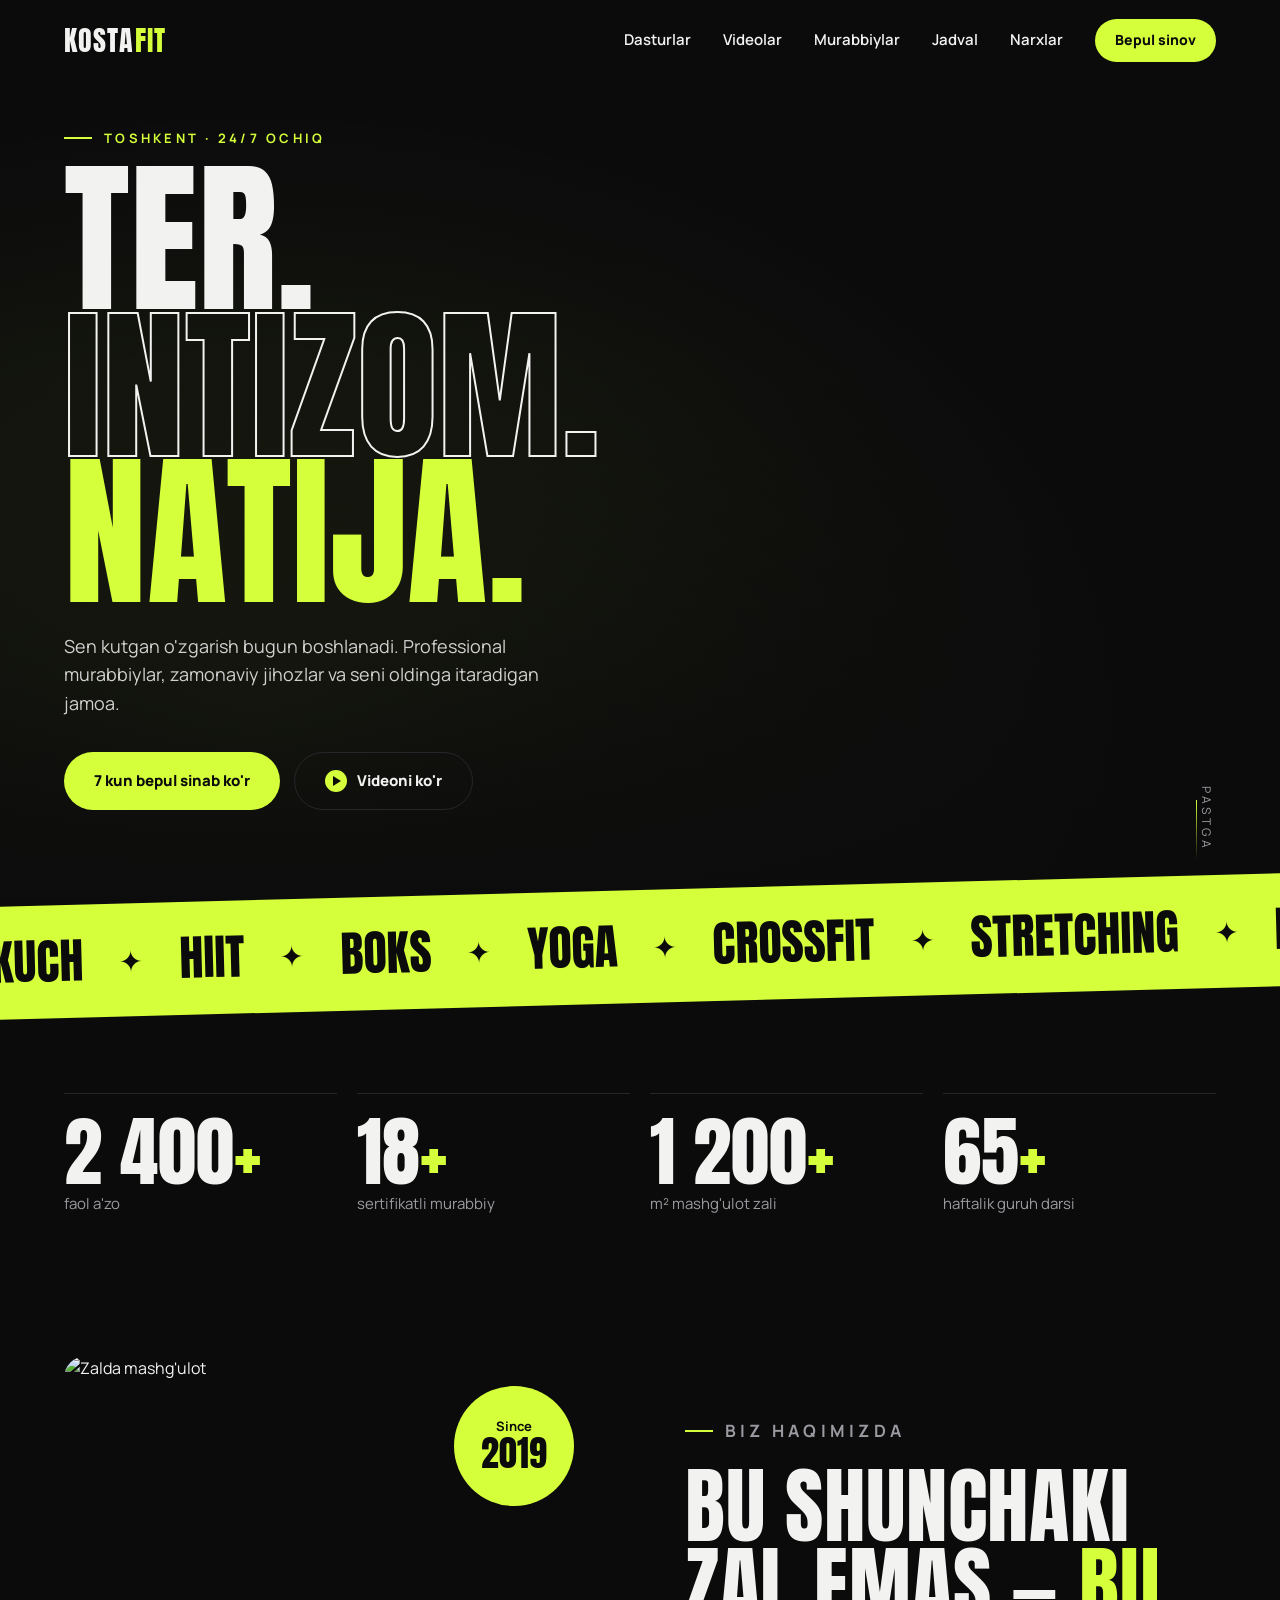
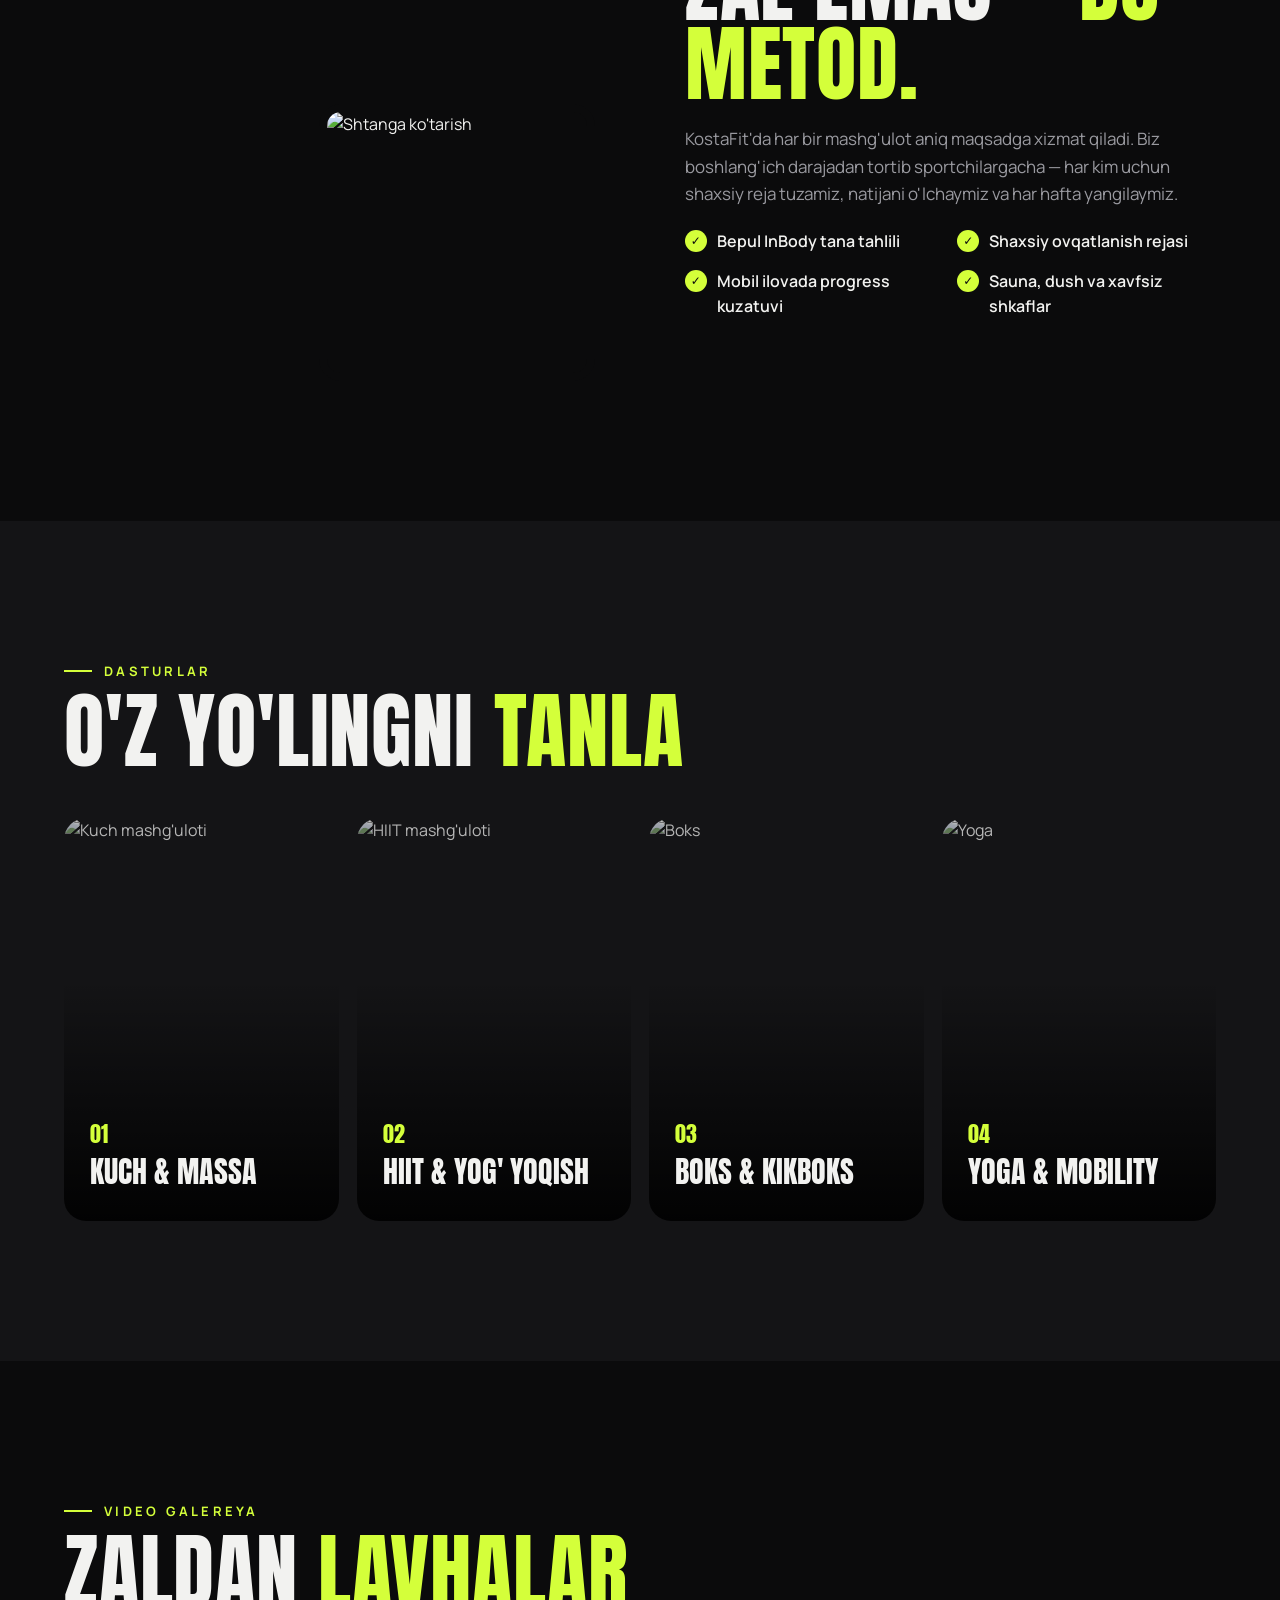
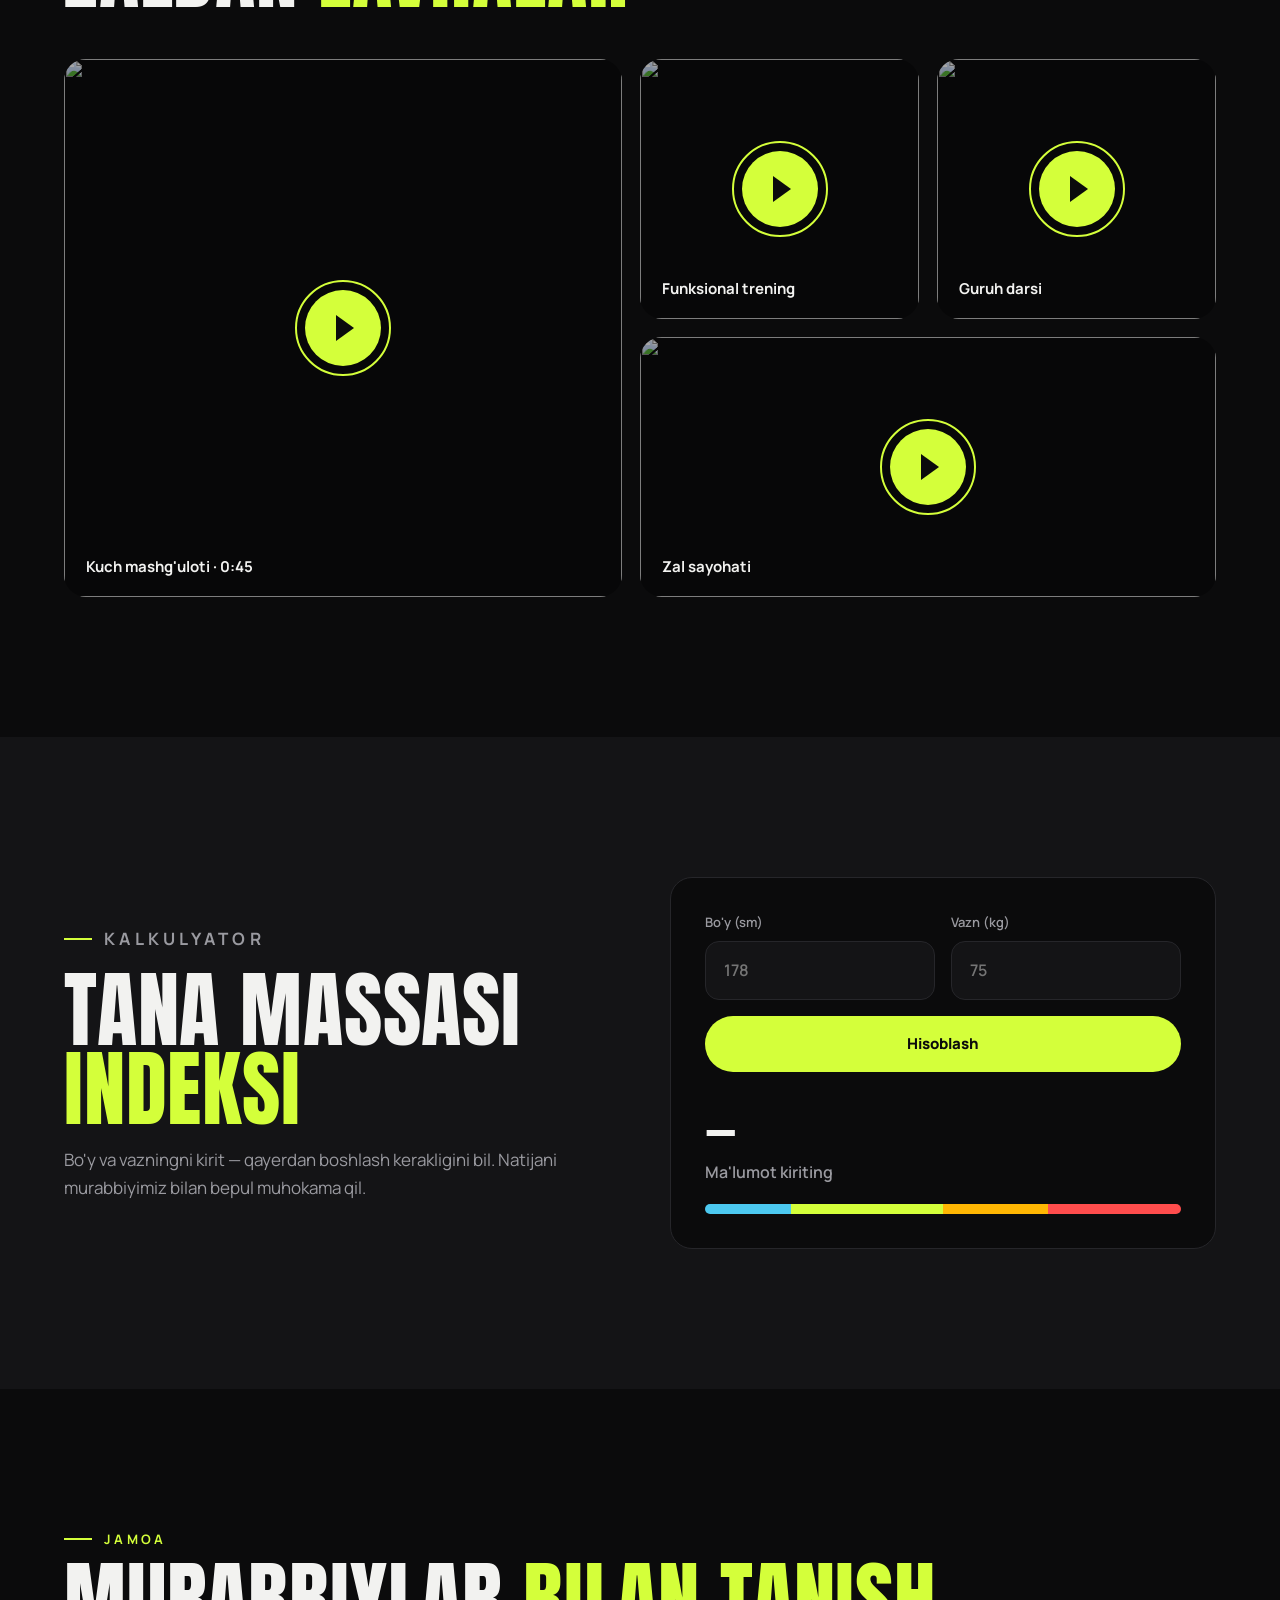
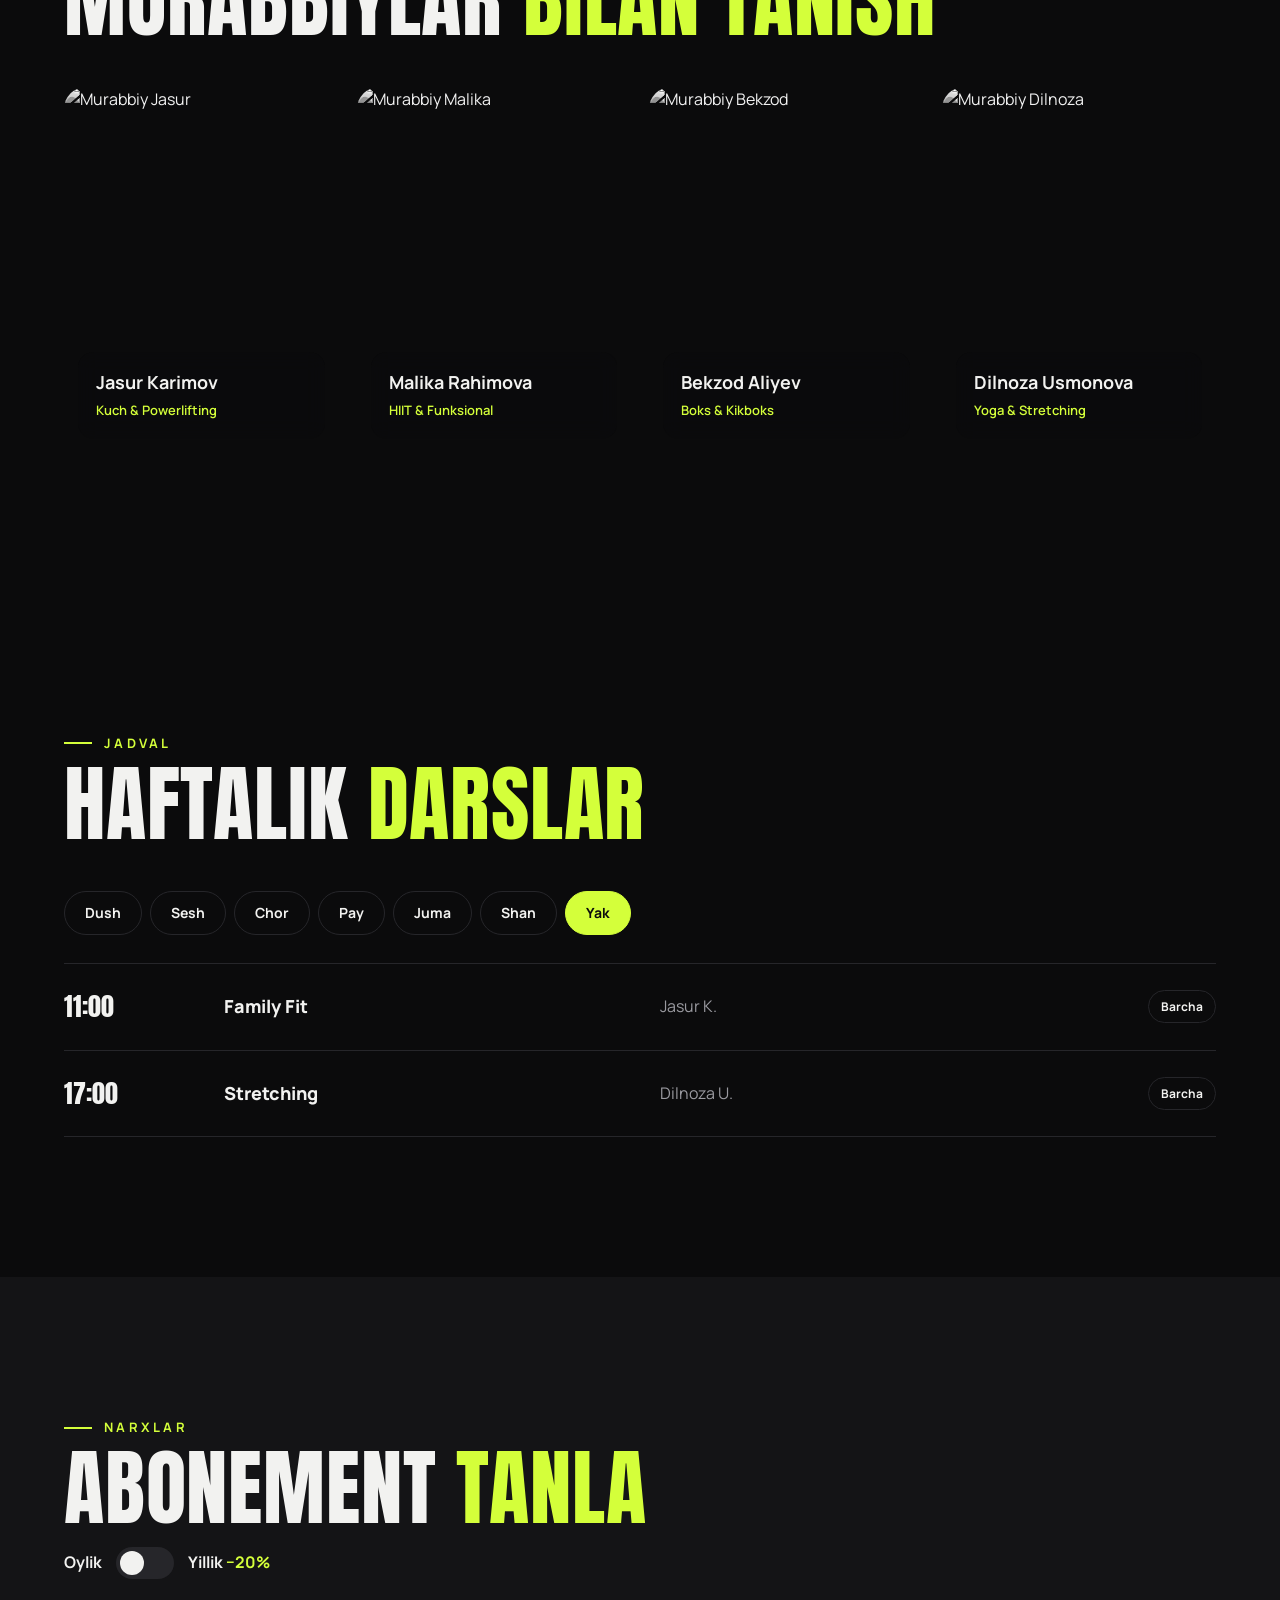
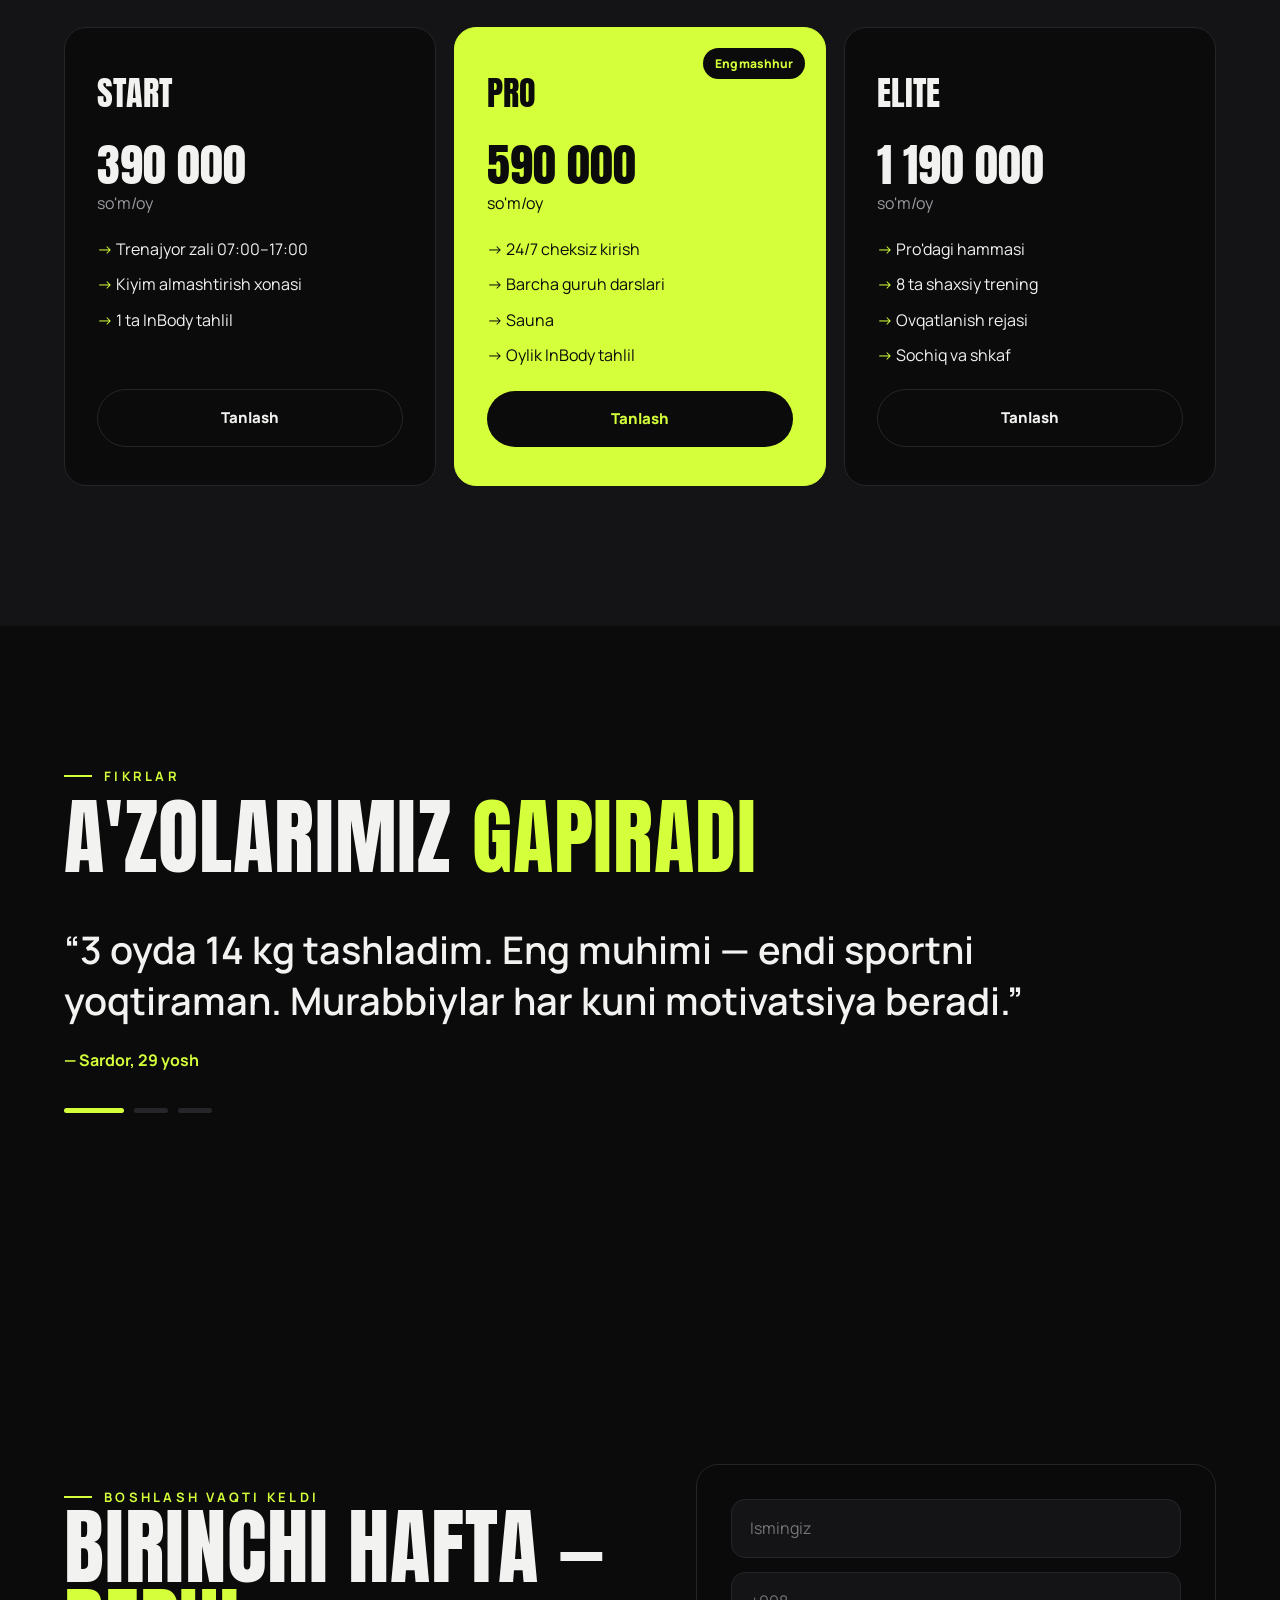
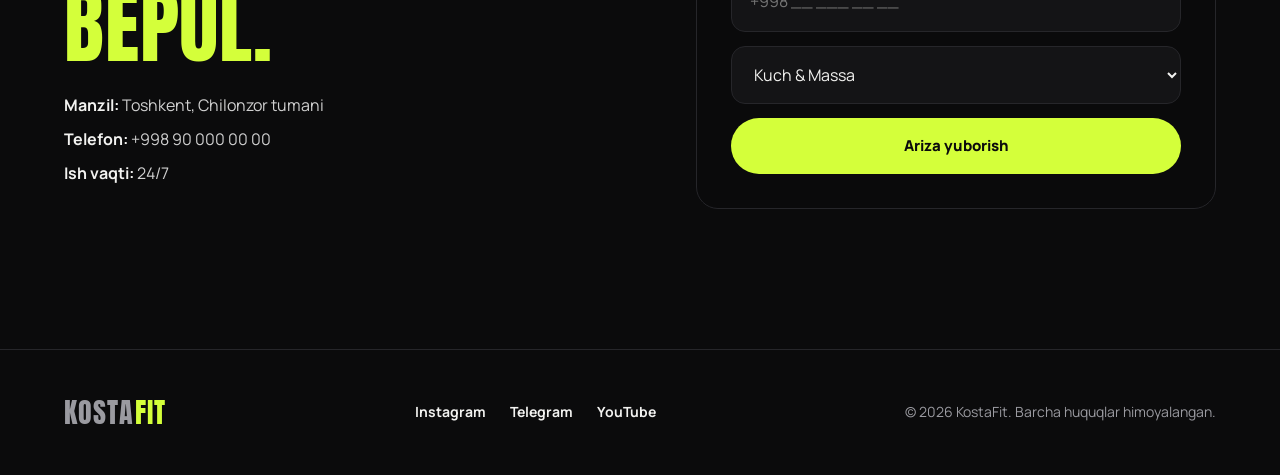
==== index.html @ a153106b "Build KostaFit site from scratch with new design and media Dark/neon-lime design with video hero, pr" ====
<!doctype html>
<html lang="uz">
<head>
  <meta charset="utf-8">
  <meta name="viewport" content="width=device-width, initial-scale=1">
  <title>KostaFit — Kuchingni kashf et</title>
  <meta name="description" content="KostaFit — zamonaviy fitnes klub: kuch mashg'ulotlari, HIIT, boks, yoga va shaxsiy murabbiylar.">
  <meta name="theme-color" content="#0b0b0c">
  <link rel="preconnect" href="https://fonts.googleapis.com">
  <link rel="preconnect" href="https://fonts.gstatic.com" crossorigin>
  <link href="https://fonts.googleapis.com/css2?family=Anton&family=Manrope:wght@400;500;600;700;800&display=swap" rel="stylesheet">
  <link rel="stylesheet" href="css/style.css">
</head>
<body>

  <!-- ===== NAV ===== -->
  <header class="nav" id="nav">
    <a href="#top" class="logo">KOSTA<span>FIT</span></a>
    <nav class="nav__links" id="navLinks">
      <a href="#programs">Dasturlar</a>
      <a href="#videos">Videolar</a>
      <a href="#coaches">Murabbiylar</a>
      <a href="#schedule">Jadval</a>
      <a href="#pricing">Narxlar</a>
      <a href="#contact" class="btn btn--sm">Bepul sinov</a>
    </nav>
    <button class="burger" id="burger" aria-label="Menyu" aria-expanded="false"><span></span><span></span></button>
  </header>

  <!-- ===== HERO ===== -->
  <section class="hero" id="top">
    <video class="hero__video" id="heroVideo" autoplay muted loop playsinline
           poster="https://images.unsplash.com/photo-1534438327276-14e5300c3a48?auto=format&fit=crop&w=1920&q=80">
      <source src="assets/videos/hero.mp4" type="video/mp4">
      <source src="https://videos.pexels.com/video-files/4761426/4761426-hd_1920_1080_25fps.mp4" type="video/mp4">
    </video>
    <div class="hero__shade"></div>
    <div class="hero__content">
      <p class="eyebrow reveal">Toshkent · 24/7 ochiq</p>
      <h1 class="hero__title reveal">
        <span>Ter.</span>
        <span class="outline">Intizom.</span>
        <span class="accent">Natija.</span>
      </h1>
      <p class="hero__lead reveal">Sen kutgan o'zgarish bugun boshlanadi. Professional murabbiylar, zamonaviy jihozlar va seni oldinga itaradigan jamoa.</p>
      <div class="hero__cta reveal">
        <a href="#contact" class="btn">7 kun bepul sinab ko'r</a>
        <a href="#videos" class="btn btn--ghost"><span class="play-dot"></span> Videoni ko'r</a>
      </div>
    </div>
    <div class="hero__scroll">Pastga</div>
  </section>

  <!-- ===== MARQUEE ===== -->
  <div class="marquee" aria-hidden="true">
    <div class="marquee__track">
      <span>KUCH</span><i>✦</i><span>HIIT</span><i>✦</i><span>BOKS</span><i>✦</i><span>YOGA</span><i>✦</i><span>CROSSFIT</span><i>✦</i><span>STRETCHING</span><i>✦</i>
      <span>KUCH</span><i>✦</i><span>HIIT</span><i>✦</i><span>BOKS</span><i>✦</i><span>YOGA</span><i>✦</i><span>CROSSFIT</span><i>✦</i><span>STRETCHING</span><i>✦</i>
    </div>
  </div>

  <!-- ===== STATS ===== -->
  <section class="stats">
    <div class="stat reveal"><b data-count="2400">0</b><span>faol a'zo</span></div>
    <div class="stat reveal"><b data-count="18">0</b><span>sertifikatli murabbiy</span></div>
    <div class="stat reveal"><b data-count="1200">0</b><span>m² mashg'ulot zali</span></div>
    <div class="stat reveal"><b data-count="65">0</b><span>haftalik guruh darsi</span></div>
  </section>

  <!-- ===== ABOUT ===== -->
  <section class="about section" id="about">
    <div class="about__media reveal">
      <img src="https://images.unsplash.com/photo-1571019613454-1cb2f99b2d8b?auto=format&fit=crop&w=900&q=80" alt="Zalda mashg'ulot" loading="lazy">
      <img src="https://images.unsplash.com/photo-1517836357463-d25dfeac3438?auto=format&fit=crop&w=700&q=80" alt="Shtanga ko'tarish" loading="lazy" class="about__float">
      <div class="badge-round">Since<br><b>2019</b></div>
    </div>
    <div class="about__text">
      <p class="eyebrow reveal">Biz haqimizda</p>
      <h2 class="title reveal">Bu shunchaki zal emas — <span class="accent">bu metod.</span></h2>
      <p class="reveal">KostaFit'da har bir mashg'ulot aniq maqsadga xizmat qiladi. Biz boshlang'ich darajadan tortib sportchilargacha — har kim uchun shaxsiy reja tuzamiz, natijani o'lchaymiz va har hafta yangilaymiz.</p>
      <ul class="checks reveal">
        <li>Bepul InBody tana tahlili</li>
        <li>Shaxsiy ovqatlanish rejasi</li>
        <li>Mobil ilovada progress kuzatuvi</li>
        <li>Sauna, dush va xavfsiz shkaflar</li>
      </ul>
    </div>
  </section>

  <!-- ===== PROGRAMS ===== -->
  <section class="programs section" id="programs">
    <div class="section__head">
      <p class="eyebrow reveal">Dasturlar</p>
      <h2 class="title reveal">O'z yo'lingni <span class="accent">tanla</span></h2>
    </div>
    <div class="programs__grid">
      <article class="card reveal">
        <img src="https://images.unsplash.com/photo-1581009146145-b5ef050c2e1e?auto=format&fit=crop&w=800&q=80" alt="Kuch mashg'uloti" loading="lazy">
        <div class="card__body"><span class="card__num">01</span><h3>Kuch & Massa</h3><p>Erkin og'irliklar va progressiv yuklama bilan mushak massasini oshirish.</p></div>
      </article>
      <article class="card reveal">
        <img src="https://images.unsplash.com/photo-1599058917212-d750089bc07e?auto=format&fit=crop&w=800&q=80" alt="HIIT mashg'uloti" loading="lazy">
        <div class="card__body"><span class="card__num">02</span><h3>HIIT & Yog' yoqish</h3><p>45 daqiqalik yuqori intensivlikdagi intervallar — maksimal kaloriya sarfi.</p></div>
      </article>
      <article class="card reveal">
        <img src="https://images.unsplash.com/photo-1549719386-74dfcbf7dbed?auto=format&fit=crop&w=800&q=80" alt="Boks" loading="lazy">
        <div class="card__body"><span class="card__num">03</span><h3>Boks & Kikboks</h3><p>Texnika, chidamlilik va stressdan xalos bo'lish — bir mashg'ulotda.</p></div>
      </article>
      <article class="card reveal">
        <img src="https://images.unsplash.com/photo-1544367567-0f2fcb009e0b?auto=format&fit=crop&w=800&q=80" alt="Yoga" loading="lazy">
        <div class="card__body"><span class="card__num">04</span><h3>Yoga & Mobility</h3><p>Egiluvchanlik, to'g'ri qomat va tiklanish uchun sokin mashg'ulotlar.</p></div>
      </article>
    </div>
  </section>

  <!-- ===== VIDEOS ===== -->
  <section class="videos section" id="videos">
    <div class="section__head">
      <p class="eyebrow reveal">Video galereya</p>
      <h2 class="title reveal">Zaldan <span class="accent">lavhalar</span></h2>
    </div>
    <div class="videos__grid">
      <button class="vcard vcard--big reveal" data-video="https://videos.pexels.com/video-files/4761426/4761426-hd_1920_1080_25fps.mp4">
        <img src="https://images.unsplash.com/photo-1583454110551-21f2fa2afe61?auto=format&fit=crop&w=1200&q=80" alt="" loading="lazy">
        <span class="vcard__play"></span><span class="vcard__label">Kuch mashg'uloti · 0:45</span>
      </button>
      <button class="vcard reveal" data-video="https://videos.pexels.com/video-files/4754028/4754028-hd_1920_1080_25fps.mp4">
        <img src="https://images.unsplash.com/photo-1574680096145-d05b474e2155?auto=format&fit=crop&w=800&q=80" alt="" loading="lazy">
        <span class="vcard__play"></span><span class="vcard__label">Funksional trening</span>
      </button>
      <button class="vcard reveal" data-video="https://videos.pexels.com/video-files/4367576/4367576-hd_1920_1080_30fps.mp4">
        <img src="https://images.unsplash.com/photo-1518611012118-696072aa579a?auto=format&fit=crop&w=800&q=80" alt="" loading="lazy">
        <span class="vcard__play"></span><span class="vcard__label">Guruh darsi</span>
      </button>
      <button class="vcard reveal" data-video="https://videos.pexels.com/video-files/6455010/6455010-hd_1920_1080_25fps.mp4">
        <img src="https://images.unsplash.com/photo-1540497077202-7c8a3999166f?auto=format&fit=crop&w=800&q=80" alt="" loading="lazy">
        <span class="vcard__play"></span><span class="vcard__label">Zal sayohati</span>
      </button>
    </div>
  </section>

  <!-- ===== BMI ===== -->
  <section class="bmi section" id="bmi">
    <div class="bmi__text">
      <p class="eyebrow reveal">Kalkulyator</p>
      <h2 class="title reveal">Tana massasi <span class="accent">indeksi</span></h2>
      <p class="reveal">Bo'y va vazningni kirit — qayerdan boshlash kerakligini bil. Natijani murabbiyimiz bilan bepul muhokama qil.</p>
    </div>
    <form class="bmi__form reveal" id="bmiForm">
      <label>Bo'y (sm)<input type="number" id="height" min="100" max="250" placeholder="178" required></label>
      <label>Vazn (kg)<input type="number" id="weight" min="30" max="300" placeholder="75" required></label>
      <button class="btn" type="submit">Hisoblash</button>
      <div class="bmi__result" id="bmiResult">
        <b id="bmiValue">—</b><span id="bmiLabel">Ma'lumot kiriting</span>
        <div class="bmi__bar"><i id="bmiPointer"></i></div>
      </div>
    </form>
  </section>

  <!-- ===== COACHES ===== -->
  <section class="coaches section" id="coaches">
    <div class="section__head">
      <p class="eyebrow reveal">Jamoa</p>
      <h2 class="title reveal">Murabbiylar <span class="accent">bilan tanish</span></h2>
    </div>
    <div class="coaches__grid">
      <div class="coach reveal">
        <img src="https://images.unsplash.com/photo-1567013127542-490d757e51fc?auto=format&fit=crop&w=700&q=80" alt="Murabbiy Jasur" loading="lazy">
        <div class="coach__info"><h3>Jasur Karimov</h3><span>Kuch & Powerlifting</span></div>
      </div>
      <div class="coach reveal">
        <img src="https://images.unsplash.com/photo-1594381898411-846e7d193883?auto=format&fit=crop&w=700&q=80" alt="Murabbiy Malika" loading="lazy">
        <div class="coach__info"><h3>Malika Rahimova</h3><span>HIIT & Funksional</span></div>
      </div>
      <div class="coach reveal">
        <img src="https://images.unsplash.com/photo-1597347343908-2937e7dcc560?auto=format&fit=crop&w=700&q=80" alt="Murabbiy Bekzod" loading="lazy">
        <div class="coach__info"><h3>Bekzod Aliyev</h3><span>Boks & Kikboks</span></div>
      </div>
      <div class="coach reveal">
        <img src="https://images.unsplash.com/photo-1518310383802-640c2de311b2?auto=format&fit=crop&w=700&q=80" alt="Murabbiy Dilnoza" loading="lazy">
        <div class="coach__info"><h3>Dilnoza Usmonova</h3><span>Yoga & Stretching</span></div>
      </div>
    </div>
  </section>

  <!-- ===== SCHEDULE ===== -->
  <section class="schedule section" id="schedule">
    <div class="section__head">
      <p class="eyebrow reveal">Jadval</p>
      <h2 class="title reveal">Haftalik <span class="accent">darslar</span></h2>
    </div>
    <div class="tabs reveal" id="dayTabs" role="tablist"></div>
    <div class="schedule__list reveal" id="scheduleList"></div>
  </section>

  <!-- ===== PRICING ===== -->
  <section class="pricing section" id="pricing">
    <div class="section__head">
      <p class="eyebrow reveal">Narxlar</p>
      <h2 class="title reveal">Abonement <span class="accent">tanla</span></h2>
      <div class="toggle reveal">
        <span>Oylik</span>
        <button class="switch" id="billingSwitch" aria-label="Yillik to'lovga o'tish" aria-pressed="false"><i></i></button>
        <span>Yillik <em>−20%</em></span>
      </div>
    </div>
    <div class="pricing__grid">
      <div class="plan reveal">
        <h3>Start</h3>
        <p class="plan__price"><b data-month="390 000" data-year="312 000">390 000</b> so'm/oy</p>
        <ul><li>Trenajyor zali 07:00–17:00</li><li>Kiyim almashtirish xonasi</li><li>1 ta InBody tahlil</li></ul>
        <a href="#contact" class="btn btn--ghost">Tanlash</a>
      </div>
      <div class="plan plan--hot reveal">
        <span class="plan__tag">Eng mashhur</span>
        <h3>Pro</h3>
        <p class="plan__price"><b data-month="590 000" data-year="472 000">590 000</b> so'm/oy</p>
        <ul><li>24/7 cheksiz kirish</li><li>Barcha guruh darslari</li><li>Sauna</li><li>Oylik InBody tahlil</li></ul>
        <a href="#contact" class="btn">Tanlash</a>
      </div>
      <div class="plan reveal">
        <h3>Elite</h3>
        <p class="plan__price"><b data-month="1 190 000" data-year="952 000">1 190 000</b> so'm/oy</p>
        <ul><li>Pro'dagi hammasi</li><li>8 ta shaxsiy trening</li><li>Ovqatlanish rejasi</li><li>Sochiq va shkaf</li></ul>
        <a href="#contact" class="btn btn--ghost">Tanlash</a>
      </div>
    </div>
  </section>

  <!-- ===== TESTIMONIALS ===== -->
  <section class="reviews section">
    <div class="section__head">
      <p class="eyebrow reveal">Fikrlar</p>
      <h2 class="title reveal">A'zolarimiz <span class="accent">gapiradi</span></h2>
    </div>
    <div class="slider reveal" id="slider">
      <div class="slide is-active">
        <p>“3 oyda 14 kg tashladim. Eng muhimi — endi sportni yoqtiraman. Murabbiylar har kuni motivatsiya beradi.”</p>
        <span>— Sardor, 29 yosh</span>
      </div>
      <div class="slide">
        <p>“HIIT darslari shunchaki olov! Ishdan keyin stressni chiqarish uchun eng yaxshi joy.”</p>
        <span>— Nigora, 26 yosh</span>
      </div>
      <div class="slide">
        <p>“Zal hech qachon tiqilinch emas, jihozlar yangi, 24/7 ochiq — tungi smenadan keyin ham kelaman.”</p>
        <span>— Aziz, 34 yosh</span>
      </div>
      <div class="slider__dots" id="sliderDots"></div>
    </div>
  </section>

  <!-- ===== CONTACT ===== -->
  <section class="contact section" id="contact">
    <div class="contact__bg" style="background-image:url('https://images.unsplash.com/photo-1576678927484-cc907957088c?auto=format&fit=crop&w=1920&q=80')"></div>
    <div class="contact__inner">
      <div>
        <p class="eyebrow reveal">Boshlash vaqti keldi</p>
        <h2 class="title reveal">Birinchi hafta — <span class="accent">bepul.</span></h2>
        <ul class="contact__info reveal">
          <li><b>Manzil:</b> Toshkent, Chilonzor tumani</li>
          <li><b>Telefon:</b> <a href="tel:+998900000000">+998 90 000 00 00</a></li>
          <li><b>Ish vaqti:</b> 24/7</li>
        </ul>
      </div>
      <form class="form reveal" id="leadForm">
        <input type="text" name="name" placeholder="Ismingiz" required>
        <input type="tel" name="phone" placeholder="+998 __ ___ __ __" required>
        <select name="program">
          <option>Kuch & Massa</option><option>HIIT & Yog' yoqish</option><option>Boks & Kikboks</option><option>Yoga & Mobility</option>
        </select>
        <button class="btn" type="submit">Ariza yuborish</button>
        <p class="form__ok" id="formOk" hidden>Rahmat! Tez orada siz bilan bog'lanamiz 💪</p>
      </form>
    </div>
  </section>

  <!-- ===== FOOTER ===== -->
  <footer class="footer">
    <a href="#top" class="logo">KOSTA<span>FIT</span></a>
    <div class="footer__social">
      <a href="#" aria-label="Instagram">Instagram</a>
      <a href="#" aria-label="Telegram">Telegram</a>
      <a href="#" aria-label="YouTube">YouTube</a>
    </div>
    <p>© <span id="year"></span> KostaFit. Barcha huquqlar himoyalangan.</p>
  </footer>

  <!-- ===== VIDEO MODAL ===== -->
  <div class="modal" id="modal" hidden>
    <button class="modal__close" id="modalClose" aria-label="Yopish">×</button>
    <video id="modalVideo" controls playsinline></video>
  </div>

  <script src="js/main.js"></script>
</body>
</html>
---- css/style.css ----
:root {
  --bg: #0b0b0c;
  --bg-2: #141416;
  --line: #26262a;
  --text: #f2f2f0;
  --muted: #9a9aa0;
  --accent: #d4ff3a;
  --accent-ink: #0b0b0c;
  --radius: 22px;
  --display: "Anton", Impact, sans-serif;
  --body: "Manrope", system-ui, sans-serif;
}

*, *::before, *::after { box-sizing: border-box; margin: 0; padding: 0; }
html { scroll-behavior: smooth; overflow-x: clip; }
body { background: var(--bg); color: var(--text); font-family: var(--body); line-height: 1.6; overflow-x: clip; }
img, video { display: block; max-width: 100%; }
a { color: inherit; text-decoration: none; }
button { font: inherit; color: inherit; background: none; border: 0; cursor: pointer; }
.accent { color: var(--accent); }

/* ---------- shared ---------- */
.section { padding: clamp(80px, 12vw, 140px) clamp(16px, 5vw, 64px); }
.section__head { margin-bottom: 48px; display: flex; flex-direction: column; gap: 10px; }
.eyebrow { font-size: 13px; letter-spacing: .25em; text-transform: uppercase; color: var(--accent); font-weight: 700; display: flex; align-items: center; gap: 12px; }
.eyebrow::before { content: ""; width: 28px; height: 2px; background: var(--accent); }
.title { font-family: var(--display); font-weight: 400; font-size: clamp(40px, 6.5vw, 88px); line-height: .95; text-transform: uppercase; letter-spacing: .01em; }

.btn { display: inline-flex; align-items: center; gap: 10px; padding: 16px 30px; border-radius: 999px; background: var(--accent); color: var(--accent-ink); font-weight: 800; font-size: 15px; transition: transform .25s, box-shadow .25s, background .25s; }
.btn:hover { transform: translateY(-2px); box-shadow: 0 12px 30px -8px rgba(212,255,58,.55); }
.btn--ghost { background: transparent; color: var(--text); border: 1.5px solid var(--line); }
.btn--ghost:hover { border-color: var(--accent); box-shadow: none; }
.btn--sm { padding: 10px 20px; font-size: 14px; }

.reveal { opacity: 0; transform: translateY(40px); transition: opacity .9s cubic-bezier(.2,.7,.2,1), transform .9s cubic-bezier(.2,.7,.2,1); }
.reveal.is-in { opacity: 1; transform: none; }

/* ---------- nav ---------- */
.nav { position: fixed; inset: 0 0 auto; z-index: 50; display: flex; align-items: center; justify-content: space-between; padding: 18px clamp(16px, 5vw, 64px); transition: background .3s, padding .3s; }
.nav::before { content: ""; position: absolute; inset: 0; z-index: -2; opacity: 0; background: rgba(11,11,12,.82); backdrop-filter: blur(14px); border-bottom: 1px solid var(--line); transition: opacity .3s; }
.nav.is-scrolled { padding-top: 12px; padding-bottom: 12px; }
.nav.is-scrolled::before { opacity: 1; }
.logo { font-family: var(--display); font-size: 28px; letter-spacing: .04em; }
.logo span { color: var(--accent); }
.nav__links { display: flex; align-items: center; gap: 32px; font-weight: 600; font-size: 15px; }
.nav__links a:not(.btn) { position: relative; }
.nav__links a:not(.btn)::after { content: ""; position: absolute; left: 0; bottom: -4px; width: 0; height: 2px; background: var(--accent); transition: width .3s; }
.nav__links a:not(.btn):hover::after { width: 100%; }
.burger { display: none; width: 44px; height: 44px; flex-direction: column; justify-content: center; gap: 7px; }
.burger span { display: block; height: 2px; width: 26px; margin-left: auto; background: var(--text); transition: transform .3s; }
.burger[aria-expanded="true"] span:first-child { transform: translateY(4.5px) rotate(45deg); }
.burger[aria-expanded="true"] span:last-child { transform: translateY(-4.5px) rotate(-45deg); }

/* ---------- hero ---------- */
.hero { position: relative; min-height: 100svh; display: flex; align-items: flex-end; padding: 0 clamp(16px, 5vw, 64px) clamp(60px, 10vh, 110px); overflow: hidden; }
.hero__video { position: absolute; inset: 0; width: 100%; height: 100%; object-fit: cover; }
.hero__shade { position: absolute; inset: 0; background: linear-gradient(180deg, rgba(11,11,12,.35) 0%, rgba(11,11,12,.2) 40%, rgba(11,11,12,.95) 100%), radial-gradient(ellipse at 20% 80%, rgba(212,255,58,.12), transparent 60%); }
.hero__content { position: relative; max-width: 980px; }
.hero__title { font-family: var(--display); font-weight: 400; font-size: clamp(64px, 13vw, 200px); line-height: .88; text-transform: uppercase; margin: 18px 0 26px; }
.hero__title span { display: block; }
.outline { color: transparent; -webkit-text-stroke: 2px var(--text); }
.hero__lead { max-width: 520px; font-size: 18px; color: #d0d0d0; margin-bottom: 34px; }
.hero__cta { display: flex; flex-wrap: wrap; gap: 14px; }
.play-dot { width: 22px; height: 22px; border-radius: 50%; background: var(--accent); position: relative; }
.play-dot::after { content: ""; position: absolute; left: 8px; top: 6px; border-left: 8px solid var(--accent-ink); border-top: 5px solid transparent; border-bottom: 5px solid transparent; }
.hero__scroll { position: absolute; right: clamp(16px, 5vw, 64px); bottom: 40px; writing-mode: vertical-rl; font-size: 12px; letter-spacing: .3em; text-transform: uppercase; color: var(--muted); }
.hero__scroll::after { content: ""; display: block; width: 1px; height: 60px; margin: 14px auto 0; background: linear-gradient(var(--accent), transparent); animation: drip 2s infinite; }
@keyframes drip { 0% { transform: scaleY(0); transform-origin: top; } 50% { transform: scaleY(1); transform-origin: top; } 51% { transform-origin: bottom; } 100% { transform: scaleY(0); transform-origin: bottom; } }

/* ---------- marquee ---------- */
.marquee { background: var(--accent); color: var(--accent-ink); overflow: hidden; padding: 18px 0; transform: rotate(-1.5deg); margin: -10px -10px 0; }
.marquee__track { display: flex; gap: 36px; width: max-content; animation: slide 28s linear infinite; font-family: var(--display); font-size: clamp(28px, 4vw, 48px); align-items: center; }
.marquee i { font-style: normal; font-size: .6em; }
@keyframes slide { to { transform: translateX(-50%); } }

/* ---------- stats ---------- */
.stats { display: grid; grid-template-columns: repeat(4, 1fr); padding: 90px clamp(16px, 5vw, 64px) 0; gap: 20px; }
.stat { border-top: 1px solid var(--line); padding-top: 20px; }
.stat b { display: block; font-family: var(--display); font-weight: 400; font-size: clamp(44px, 6vw, 80px); line-height: 1; }
.stat b::after { content: "+"; color: var(--accent); }
.stat span { color: var(--muted); font-size: 15px; }

/* ---------- about ---------- */
.about { display: grid; grid-template-columns: 1fr 1fr; gap: clamp(40px, 7vw, 100px); align-items: center; }
.about__media { position: relative; padding-bottom: 80px; }
.about__media img:first-child { border-radius: var(--radius); aspect-ratio: 4/5; object-fit: cover; width: 82%; }
.about__float { position: absolute; right: 0; bottom: 0; width: 52%; aspect-ratio: 1; object-fit: cover; border-radius: var(--radius); border: 8px solid var(--bg); }
.badge-round { position: absolute; top: 30px; right: 4%; width: 120px; height: 120px; border-radius: 50%; background: var(--accent); color: var(--accent-ink); display: grid; place-content: center; text-align: center; font-weight: 700; font-size: 13px; line-height: 1.1; animation: spin-soft 6s ease-in-out infinite; }
.badge-round b { font-family: var(--display); font-weight: 400; font-size: 36px; }
@keyframes spin-soft { 50% { transform: rotate(10deg) scale(1.05); } }
.about__text { display: flex; flex-direction: column; gap: 22px; }
.about__text > p { color: var(--muted); font-size: 17px; }
.checks { list-style: none; display: grid; grid-template-columns: 1fr 1fr; gap: 14px; }
.checks li { padding-left: 32px; position: relative; font-weight: 600; }
.checks li::before { content: "✓"; position: absolute; left: 0; top: 1px; width: 22px; height: 22px; border-radius: 50%; background: var(--accent); color: var(--accent-ink); display: grid; place-content: center; font-size: 12px; font-weight: 800; }

/* ---------- programs ---------- */
.programs { background: var(--bg-2); }
.programs__grid { display: grid; grid-template-columns: repeat(4, 1fr); gap: 18px; }
.card { position: relative; border-radius: var(--radius); overflow: hidden; aspect-ratio: 3/4.4; isolation: isolate; }
.card img { position: absolute; inset: 0; width: 100%; height: 100%; object-fit: cover; transition: transform .8s, filter .8s; filter: grayscale(.6) brightness(.75); z-index: -1; }
.card::after { content: ""; position: absolute; inset: 0; background: linear-gradient(transparent 40%, rgba(0,0,0,.9)); z-index: -1; }
.card:hover img { transform: scale(1.08); filter: grayscale(0) brightness(.85); }
.card__body { position: absolute; inset: auto 0 0; padding: 26px; }
.card__num { font-family: var(--display); color: var(--accent); font-size: 22px; }
.card h3 { font-family: var(--display); font-weight: 400; font-size: 30px; text-transform: uppercase; line-height: 1.05; margin: 4px 0 8px; }
.card p { color: #c8c8c8; font-size: 14px; max-height: 0; opacity: 0; overflow: hidden; transition: max-height .5s, opacity .5s; }
.card:hover p, .card:focus-within p { max-height: 120px; opacity: 1; }

/* ---------- videos ---------- */
.videos__grid { display: grid; grid-template-columns: 2fr 1fr 1fr; grid-template-rows: repeat(2, 260px); gap: 18px; }
.vcard { position: relative; border-radius: var(--radius); overflow: hidden; text-align: left; }
.vcard--big { grid-row: span 2; }
.vcard:nth-child(4) { grid-column: span 2; }
.vcard img { width: 100%; height: 100%; object-fit: cover; transition: transform .8s; }
.vcard::after { content: ""; position: absolute; inset: 0; background: rgba(0,0,0,.35); transition: background .3s; }
.vcard:hover img { transform: scale(1.06); }
.vcard:hover::after { background: rgba(0,0,0,.15); }
.vcard__play { position: absolute; z-index: 1; top: 50%; left: 50%; width: 76px; height: 76px; margin: -38px 0 0 -38px; border-radius: 50%; background: var(--accent); transition: transform .3s; }
.vcard__play::before { content: ""; position: absolute; inset: -10px; border-radius: 50%; border: 2px solid var(--accent); animation: pulse 2s infinite; }
.vcard__play::after { content: ""; position: absolute; left: 31px; top: 25px; border-left: 18px solid var(--accent-ink); border-top: 13px solid transparent; border-bottom: 13px solid transparent; }
.vcard:hover .vcard__play { transform: scale(1.1); }
@keyframes pulse { from { transform: scale(.9); opacity: 1; } to { transform: scale(1.4); opacity: 0; } }
.vcard__label { position: absolute; z-index: 1; left: 22px; bottom: 18px; font-weight: 700; font-size: 15px; }

/* ---------- bmi ---------- */
.bmi { display: grid; grid-template-columns: 1fr 1fr; gap: 60px; align-items: center; background: var(--bg-2); }
.bmi__text { display: flex; flex-direction: column; gap: 18px; }
.bmi__text > p { color: var(--muted); font-size: 17px; }
.bmi__form { display: grid; grid-template-columns: 1fr 1fr; gap: 16px; padding: 34px; border-radius: var(--radius); background: var(--bg); border: 1px solid var(--line); }
.bmi__form label { display: flex; flex-direction: column; gap: 8px; font-size: 13px; color: var(--muted); font-weight: 600; }
.bmi__form .btn { grid-column: span 2; justify-content: center; }
input, select { width: 100%; padding: 16px 18px; border-radius: 14px; border: 1.5px solid var(--line); background: var(--bg-2); color: var(--text); font: inherit; font-size: 16px; outline: none; transition: border-color .2s; }
input:focus, select:focus { border-color: var(--accent); }
.bmi__result { grid-column: span 2; display: flex; flex-direction: column; gap: 6px; padding-top: 10px; }
.bmi__result b { font-family: var(--display); font-weight: 400; font-size: 56px; line-height: 1; }
.bmi__result span { color: var(--muted); font-weight: 600; }
.bmi__bar { position: relative; height: 10px; border-radius: 99px; margin-top: 12px; background: linear-gradient(90deg, #4cc9f0 0 18%, var(--accent) 18% 50%, #ffb703 50% 72%, #ff4d4d 72%); }
.bmi__bar i { position: absolute; top: -6px; left: 0; width: 22px; height: 22px; margin-left: -11px; border-radius: 50%; background: var(--text); border: 4px solid var(--bg); opacity: 0; transition: left .8s cubic-bezier(.2,.7,.2,1), opacity .3s; }

/* ---------- coaches ---------- */
.coaches__grid { display: grid; grid-template-columns: repeat(4, 1fr); gap: 18px; }
.coach { position: relative; border-radius: var(--radius); overflow: hidden; }
.coach img { width: 100%; aspect-ratio: 3/4; object-fit: cover; filter: grayscale(1); transition: filter .6s, transform .6s; }
.coach:hover img { filter: grayscale(0); transform: scale(1.04); }
.coach__info { position: absolute; left: 14px; right: 14px; bottom: 14px; padding: 16px 18px; border-radius: 16px; background: rgba(11,11,12,.75); backdrop-filter: blur(10px); }
.coach__info h3 { font-size: 18px; }
.coach__info span { color: var(--accent); font-size: 13px; font-weight: 600; }

/* ---------- schedule ---------- */
.tabs { display: flex; gap: 8px; flex-wrap: wrap; margin-bottom: 28px; }
.tab { padding: 10px 20px; border-radius: 999px; border: 1.5px solid var(--line); font-weight: 700; font-size: 14px; transition: all .2s; }
.tab.is-active, .tab:hover { background: var(--accent); color: var(--accent-ink); border-color: var(--accent); }
.schedule__list { border-top: 1px solid var(--line); }
.row { display: grid; grid-template-columns: 140px 1fr 1fr 120px; gap: 20px; align-items: center; padding: 22px 0; border-bottom: 1px solid var(--line); animation: fade .5s both; }
.row__time { font-family: var(--display); font-size: 26px; }
.row__name { font-weight: 800; font-size: 18px; }
.row__coach { color: var(--muted); }
.row__lvl { justify-self: end; font-size: 12px; font-weight: 700; padding: 6px 12px; border-radius: 99px; border: 1px solid var(--line); }
@keyframes fade { from { opacity: 0; transform: translateX(-12px); } }

/* ---------- pricing ---------- */
.pricing { background: var(--bg-2); }
.toggle { display: flex; align-items: center; gap: 14px; font-weight: 700; margin-top: 10px; }
.toggle em { font-style: normal; color: var(--accent); }
.switch { width: 58px; height: 32px; border-radius: 99px; background: var(--line); position: relative; transition: background .3s; }
.switch i { position: absolute; top: 4px; left: 4px; width: 24px; height: 24px; border-radius: 50%; background: var(--text); transition: transform .3s; }
.switch[aria-pressed="true"] { background: var(--accent); }
.switch[aria-pressed="true"] i { transform: translateX(26px); background: var(--accent-ink); }
.pricing__grid { display: grid; grid-template-columns: repeat(3, 1fr); gap: 18px; align-items: stretch; }
.plan { position: relative; display: flex; flex-direction: column; gap: 20px; padding: 38px 32px; border-radius: var(--radius); border: 1px solid var(--line); background: var(--bg); transition: transform .3s; }
.plan:hover { transform: translateY(-6px); }
.plan h3 { font-family: var(--display); font-weight: 400; font-size: 34px; text-transform: uppercase; }
.plan__price { color: var(--muted); }
.plan__price b { font-family: var(--display); font-weight: 400; font-size: 46px; color: var(--text); display: block; line-height: 1.1; }
.plan ul { list-style: none; display: flex; flex-direction: column; gap: 10px; flex: 1; }
.plan li::before { content: "→ "; color: var(--accent); }
.plan .btn { justify-content: center; }
.plan--hot { background: var(--accent); color: var(--accent-ink); border-color: var(--accent); }
.plan--hot .plan__price, .plan--hot .plan__price b { color: var(--accent-ink); }
.plan--hot li::before { color: var(--accent-ink); }
.plan--hot .btn { background: var(--accent-ink); color: var(--accent); }
.plan__tag { position: absolute; top: 20px; right: 20px; font-size: 12px; font-weight: 800; padding: 6px 12px; border-radius: 99px; background: var(--accent-ink); color: var(--accent); }

/* ---------- reviews ---------- */
.slider { position: relative; max-width: 1000px; min-height: 260px; }
.slide { position: absolute; inset: 0 0 auto; opacity: 0; transform: translateY(20px); transition: opacity .6s, transform .6s; pointer-events: none; }
.slide.is-active { opacity: 1; transform: none; position: relative; pointer-events: auto; }
.slide p { font-size: clamp(22px, 3vw, 38px); font-weight: 600; line-height: 1.35; }
.slide span { display: block; margin-top: 22px; color: var(--accent); font-weight: 700; }
.slider__dots { display: flex; gap: 10px; margin-top: 34px; }
.slider__dots button { width: 34px; height: 5px; border-radius: 99px; background: var(--line); transition: background .3s, width .3s; }
.slider__dots button.is-active { background: var(--accent); width: 60px; }

/* ---------- contact ---------- */
.contact { position: relative; overflow: hidden; }
.contact__bg { position: absolute; inset: 0; background-size: cover; background-position: center; filter: grayscale(1) brightness(.3); }
.contact__inner { position: relative; display: grid; grid-template-columns: 1.1fr 1fr; gap: 60px; align-items: center; }
.contact__info { list-style: none; margin-top: 28px; display: flex; flex-direction: column; gap: 8px; color: #d0d0d0; }
.contact__info b { color: var(--text); }
.form { display: flex; flex-direction: column; gap: 14px; padding: 34px; border-radius: var(--radius); background: rgba(11,11,12,.8); backdrop-filter: blur(14px); border: 1px solid var(--line); }
.form .btn { justify-content: center; }
.form__ok { color: var(--accent); font-weight: 700; text-align: center; }

/* ---------- footer ---------- */
.footer { display: flex; flex-wrap: wrap; align-items: center; justify-content: space-between; gap: 20px; padding: 40px clamp(16px, 5vw, 64px); border-top: 1px solid var(--line); color: var(--muted); font-size: 14px; }
.footer__social { display: flex; gap: 24px; font-weight: 700; color: var(--text); }
.footer__social a:hover { color: var(--accent); }

/* ---------- modal ---------- */
.modal { position: fixed; inset: 0; z-index: 100; display: grid; place-items: center; padding: 16px; background: rgba(0,0,0,.92); }
.modal[hidden] { display: none; }
.modal video { width: min(1100px, 100%); max-height: 85vh; border-radius: 16px; background: #000; }
.modal__close { position: absolute; top: 16px; right: 20px; font-size: 44px; line-height: 1; color: var(--text); }

/* ---------- responsive ---------- */
@media (max-width: 1024px) {
  .programs__grid, .coaches__grid { grid-template-columns: repeat(2, 1fr); }
  .stats { grid-template-columns: repeat(2, 1fr); }
  .card p { max-height: 120px; opacity: 1; }
}
@media (max-width: 860px) {
  .burger { display: flex; }
  .nav__links { position: fixed; inset: 0; flex-direction: column; justify-content: center; gap: 28px; font-size: 26px; background: var(--bg); transform: translateY(-100%); transition: transform .45s cubic-bezier(.7,0,.2,1); z-index: -1; }
  .nav__links.is-open { transform: none; }
  .about, .bmi, .contact__inner { grid-template-columns: 1fr; }
  .pricing__grid { grid-template-columns: 1fr; }
  .videos__grid { grid-template-columns: 1fr 1fr; grid-template-rows: none; grid-auto-rows: 220px; }
  .vcard--big { grid-column: span 2; grid-row: span 1; }
  .row { grid-template-columns: 90px 1fr; gap: 4px 16px; }
  .row__time { grid-row: span 2; font-size: 22px; }
  .row__lvl { display: none; }
  .hero__scroll { display: none; }
}
@media (max-width: 560px) {
  .programs__grid, .coaches__grid, .checks { grid-template-columns: 1fr; }
  .videos__grid { grid-template-columns: 1fr; }
  .vcard--big, .vcard:nth-child(4) { grid-column: auto; }
  .bmi__form { grid-template-columns: 1fr; padding: 24px; }
  .bmi__form .btn, .bmi__result { grid-column: auto; }
  .badge-round { width: 90px; height: 90px; }
  .badge-round b { font-size: 26px; }
  .outline { -webkit-text-stroke-width: 1.5px; }
}
@media (prefers-reduced-motion: reduce) {
  *, *::before, *::after { animation: none !important; transition: none !important; }
  .reveal { opacity: 1; transform: none; }
}
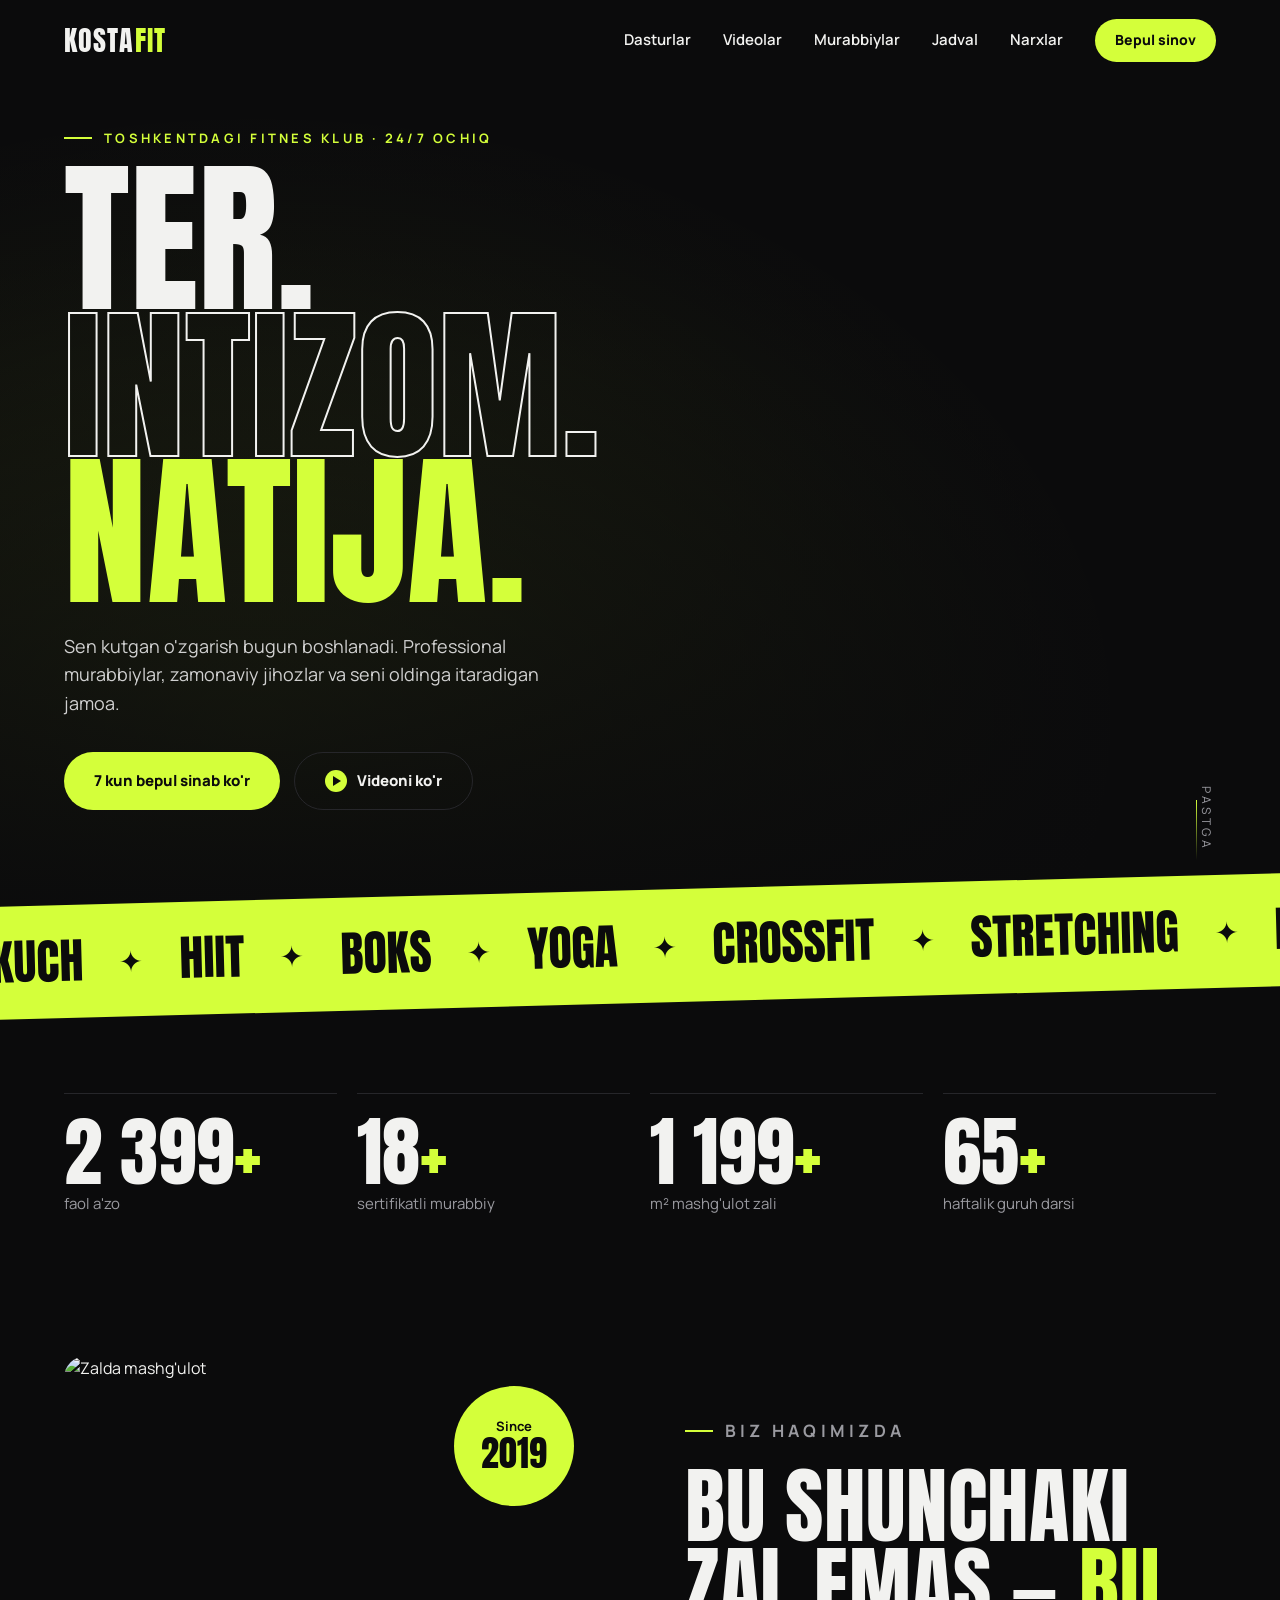
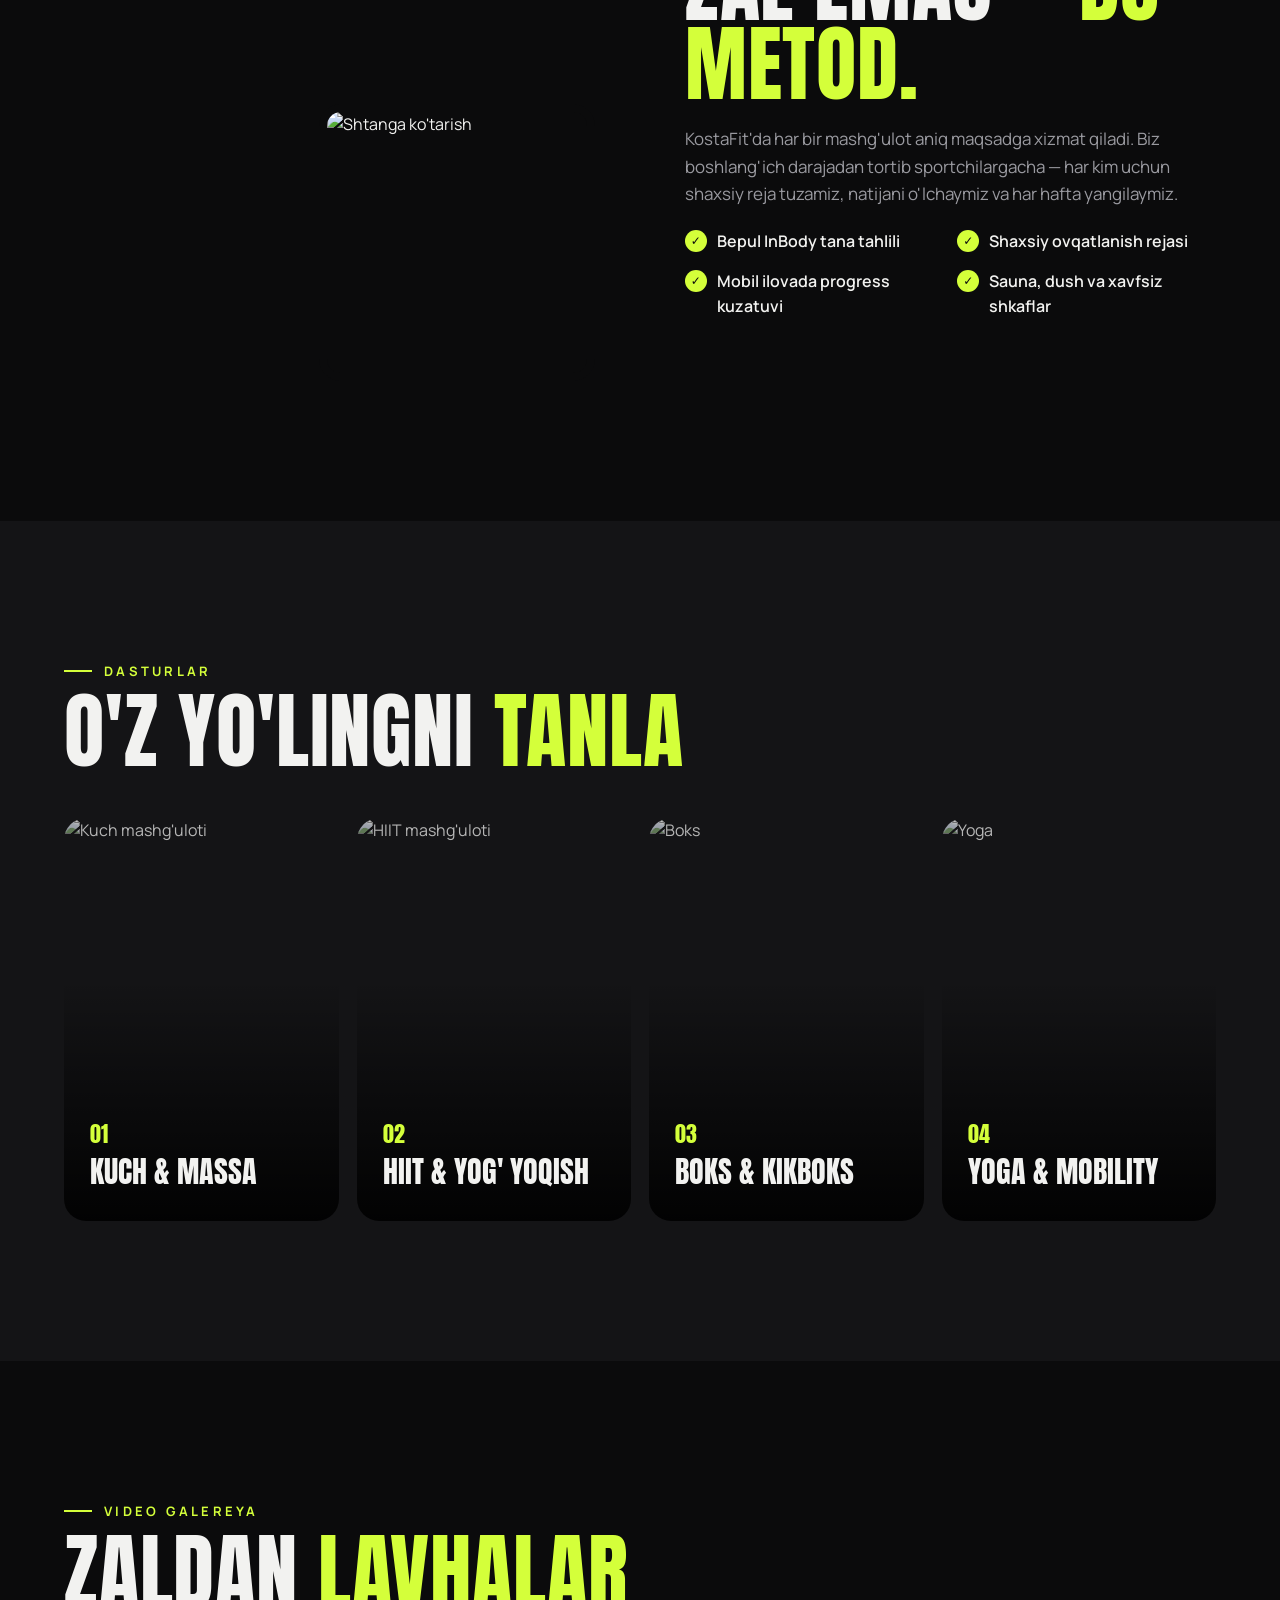
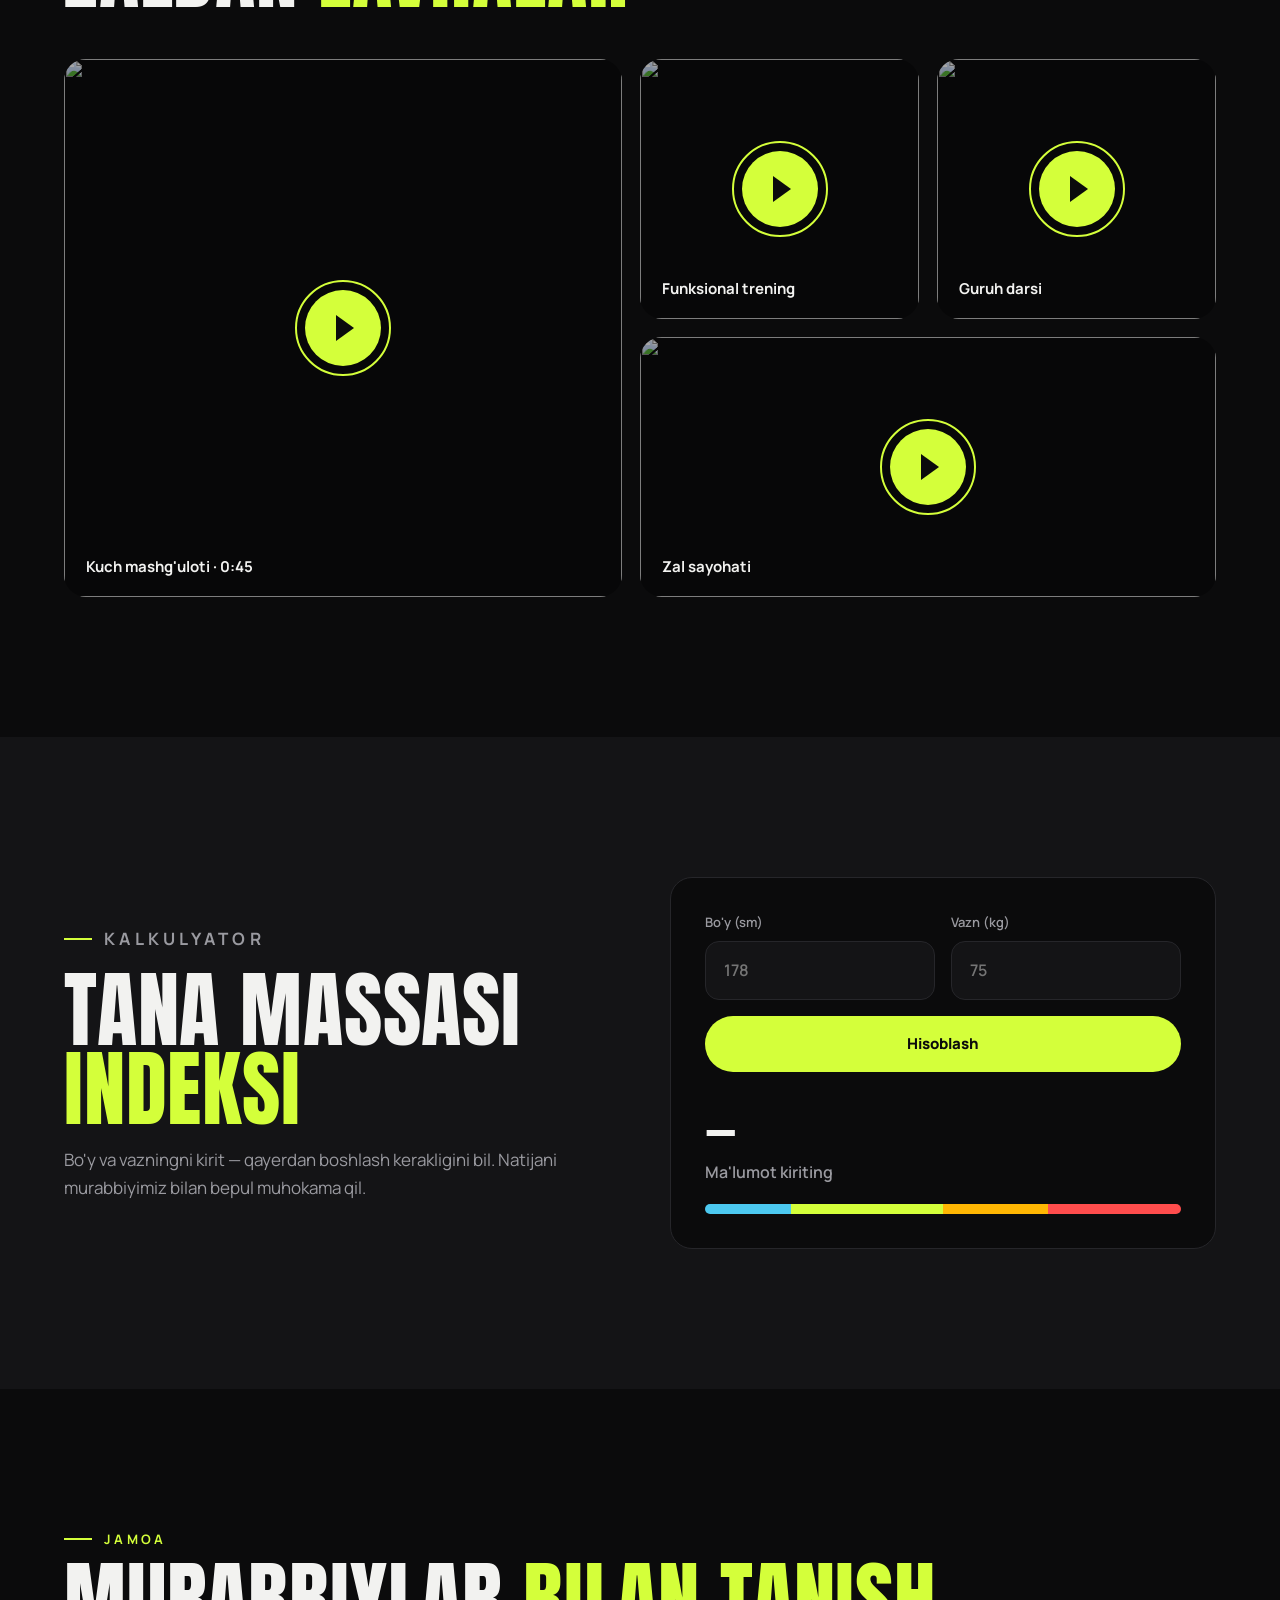
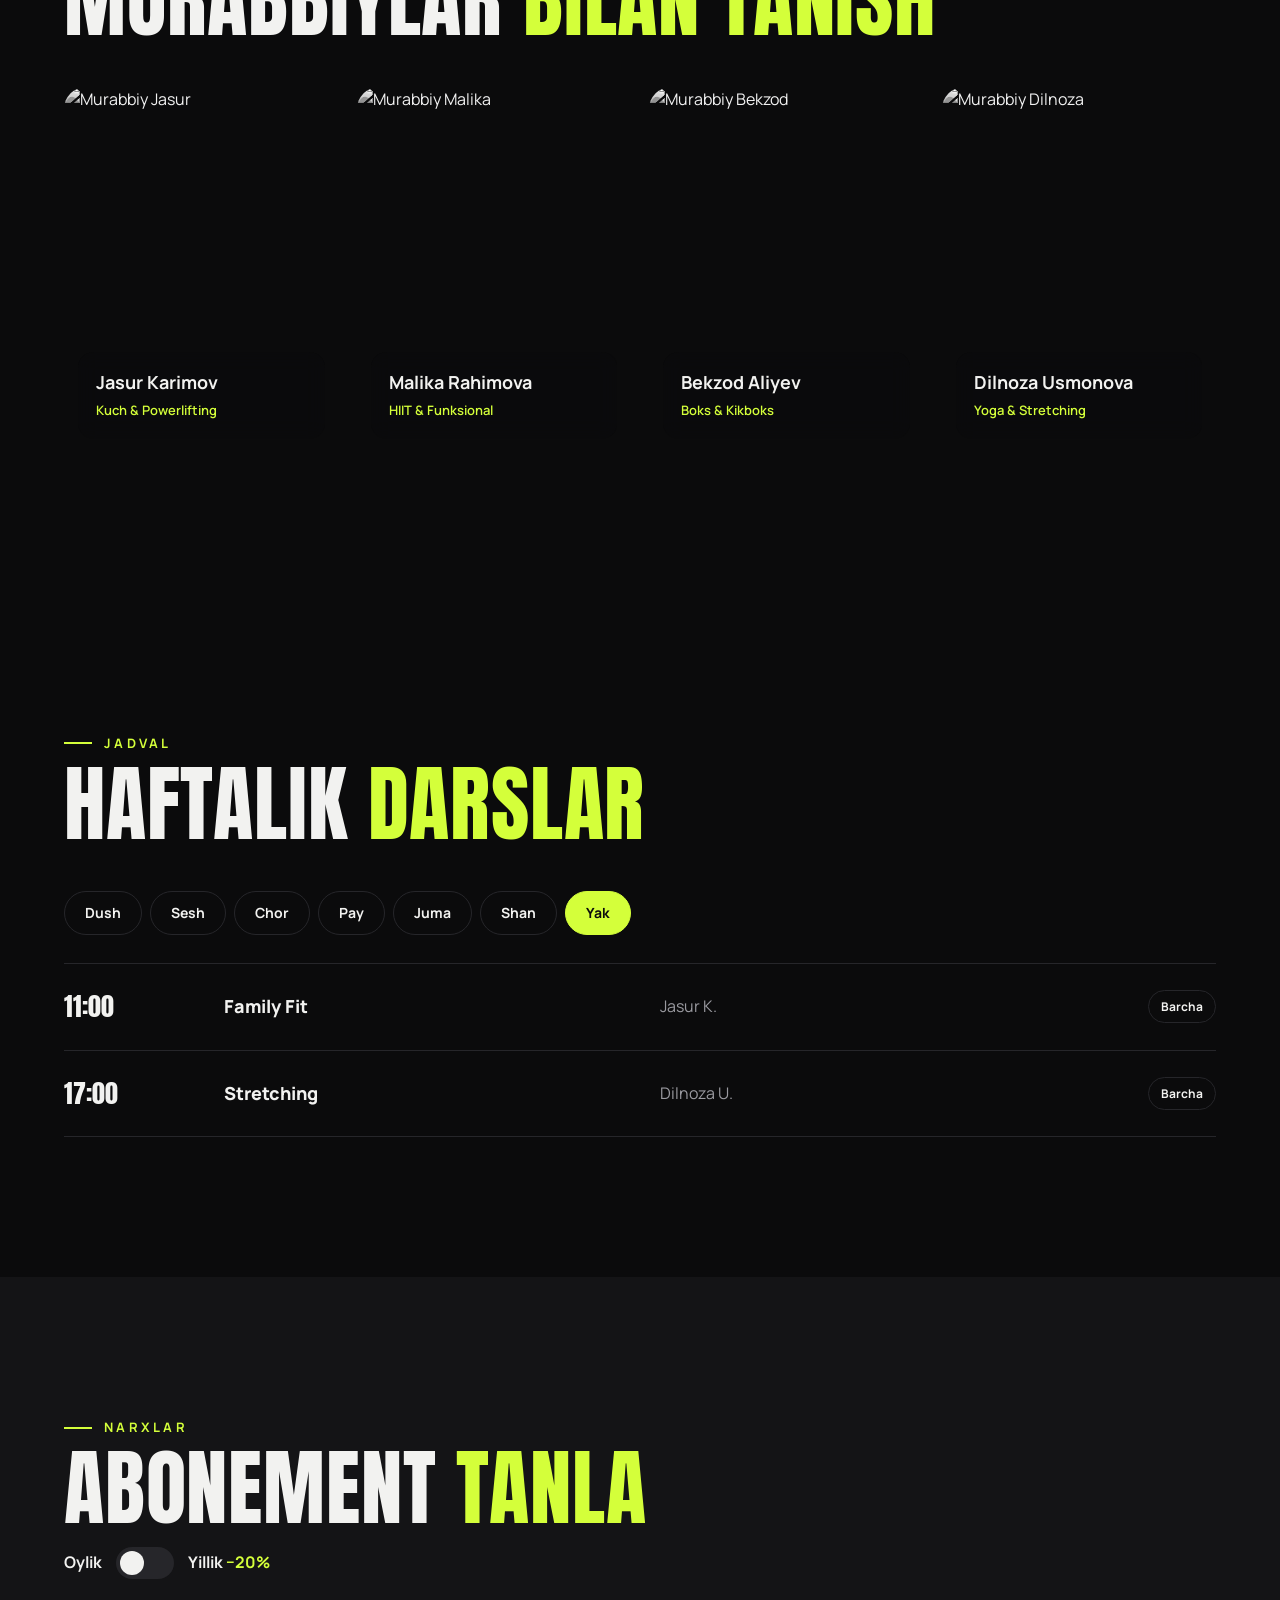
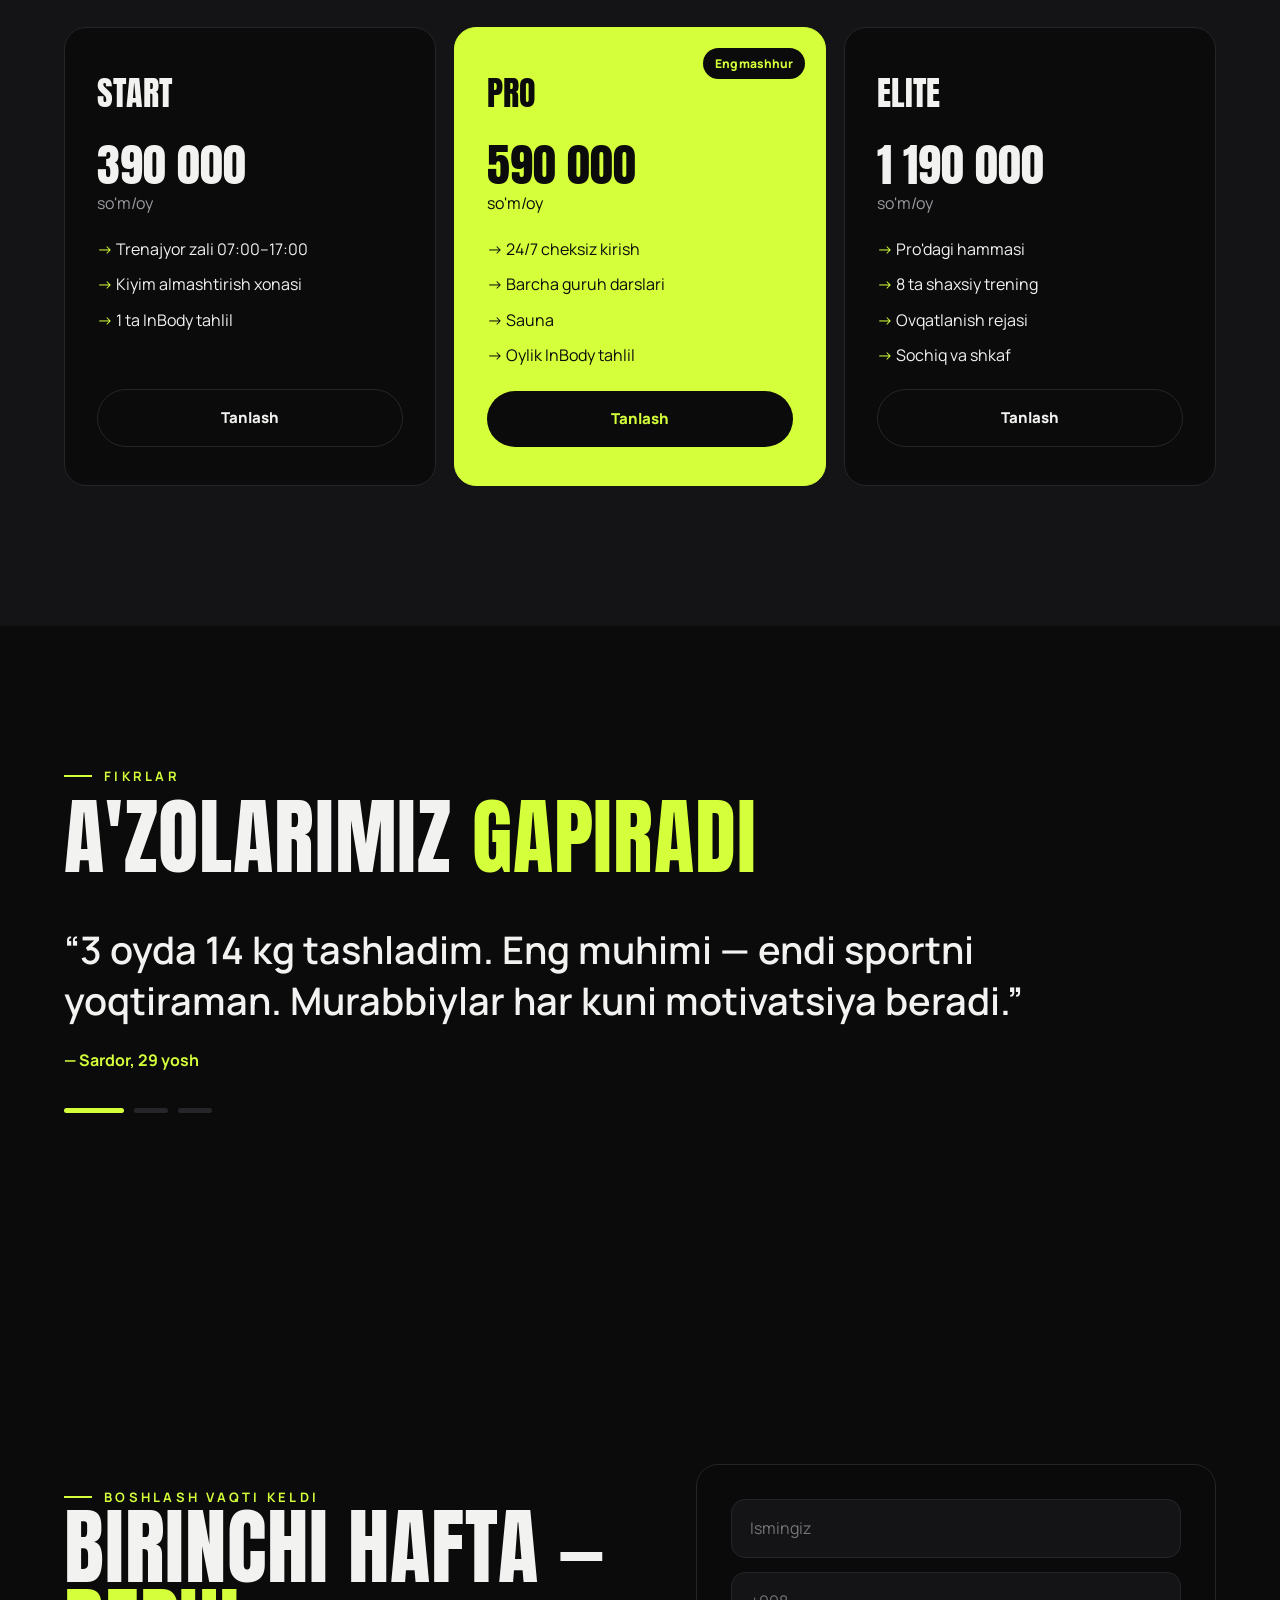
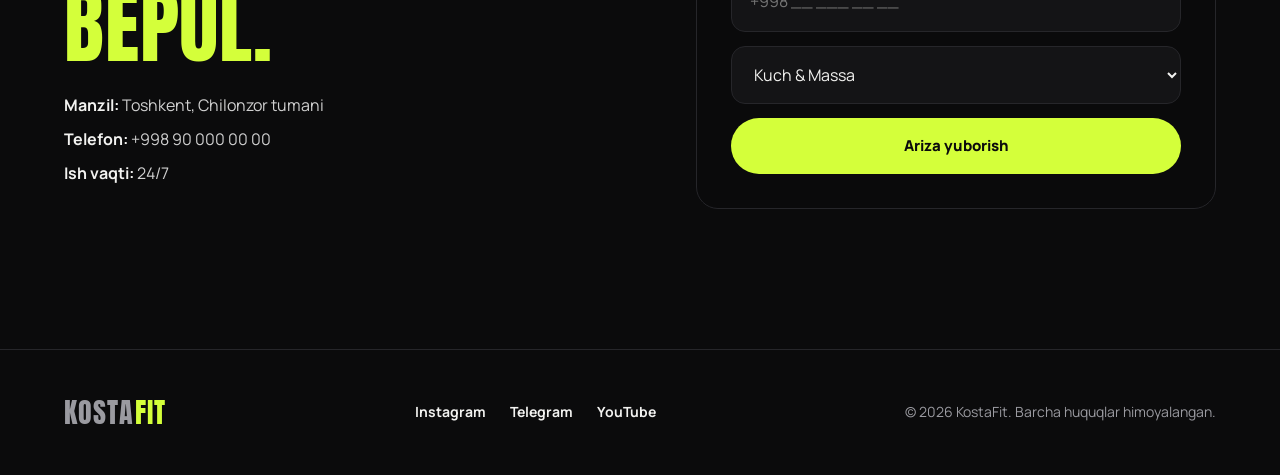
==== commit d1a8701b: "Add SEO: meta tags, Open Graph, JSON-LD, sitemap, robots, favicon Co-Authored-By: Claude Opus 5.5 <n" ====
--- a/index.html
+++ b/index.html
@@ -3,9 +3,51 @@
 <head>
   <meta charset="utf-8">
   <meta name="viewport" content="width=device-width, initial-scale=1">
-  <title>KostaFit — Kuchingni kashf et</title>
-  <meta name="description" content="KostaFit — zamonaviy fitnes klub: kuch mashg'ulotlari, HIIT, boks, yoga va shaxsiy murabbiylar.">
+  <title>KostaFit — Toshkentdagi fitnes klub | Trenajyor zali, boks, yoga, HIIT</title>
+  <meta name="description" content="KostaFit — Toshkentdagi 24/7 ochiq fitnes klub: trenajyor zali, kuch mashg'ulotlari, HIIT, boks, yoga va shaxsiy murabbiylar. 7 kun bepul sinab ko'ring!">
+  <meta name="keywords" content="fitnes Toshkent, sport zal Toshkent, trenajyor zali, fitnes klub, boks, yoga, HIIT, shaxsiy murabbiy, KostaFit">
+  <meta name="robots" content="index, follow">
+  <link rel="canonical" href="https://gaybu11a.github.io/kostafit-site/">
   <meta name="theme-color" content="#0b0b0c">
+  <link rel="icon" href="favicon.svg" type="image/svg+xml">
+  <!-- Google Search Console: tasdiqlash kodini shu yerga qo'ying -->
+  <!-- <meta name="google-site-verification" content="KODNI_SHU_YERGA"> -->
+
+  <!-- Ijtimoiy tarmoqlarda ulashilganda ko'rinish (Telegram, Facebook, Instagram) -->
+  <meta property="og:type" content="website">
+  <meta property="og:locale" content="uz_UZ">
+  <meta property="og:site_name" content="KostaFit">
+  <meta property="og:title" content="KostaFit — Toshkentdagi fitnes klub">
+  <meta property="og:description" content="24/7 ochiq zal, guruh darslari va shaxsiy murabbiylar. Birinchi hafta — bepul.">
+  <meta property="og:url" content="https://gaybu11a.github.io/kostafit-site/">
+  <meta property="og:image" content="https://images.unsplash.com/photo-1534438327276-14e5300c3a48?auto=format&fit=crop&w=1200&h=630&q=80">
+  <meta name="twitter:card" content="summary_large_image">
+
+  <!-- Google uchun tuzilgan ma'lumot (biznes kartochkasi) -->
+  <script type="application/ld+json">
+  {
+    "@context": "https://schema.org",
+    "@type": "HealthClub",
+    "name": "KostaFit",
+    "description": "Toshkentdagi 24/7 ochiq fitnes klub: trenajyor zali, HIIT, boks, yoga va shaxsiy murabbiylar.",
+    "url": "https://gaybu11a.github.io/kostafit-site/",
+    "image": "https://images.unsplash.com/photo-1534438327276-14e5300c3a48?auto=format&fit=crop&w=1200&q=80",
+    "telephone": "+998900000000",
+    "priceRange": "390 000 – 1 190 000 so'm",
+    "address": {
+      "@type": "PostalAddress",
+      "streetAddress": "Chilonzor tumani",
+      "addressLocality": "Toshkent",
+      "addressCountry": "UZ"
+    },
+    "openingHoursSpecification": {
+      "@type": "OpeningHoursSpecification",
+      "dayOfWeek": ["Monday","Tuesday","Wednesday","Thursday","Friday","Saturday","Sunday"],
+      "opens": "00:00",
+      "closes": "23:59"
+    }
+  }
+  </script>
   <link rel="preconnect" href="https://fonts.googleapis.com">
   <link rel="preconnect" href="https://fonts.gstatic.com" crossorigin>
   <link href="https://fonts.googleapis.com/css2?family=Anton&family=Manrope:wght@400;500;600;700;800&display=swap" rel="stylesheet">
@@ -36,7 +78,7 @@
     </video>
     <div class="hero__shade"></div>
     <div class="hero__content">
-      <p class="eyebrow reveal">Toshkent · 24/7 ochiq</p>
+      <p class="eyebrow reveal">Toshkentdagi fitnes klub · 24/7 ochiq</p>
       <h1 class="hero__title reveal">
         <span>Ter.</span>
         <span class="outline">Intizom.</span>
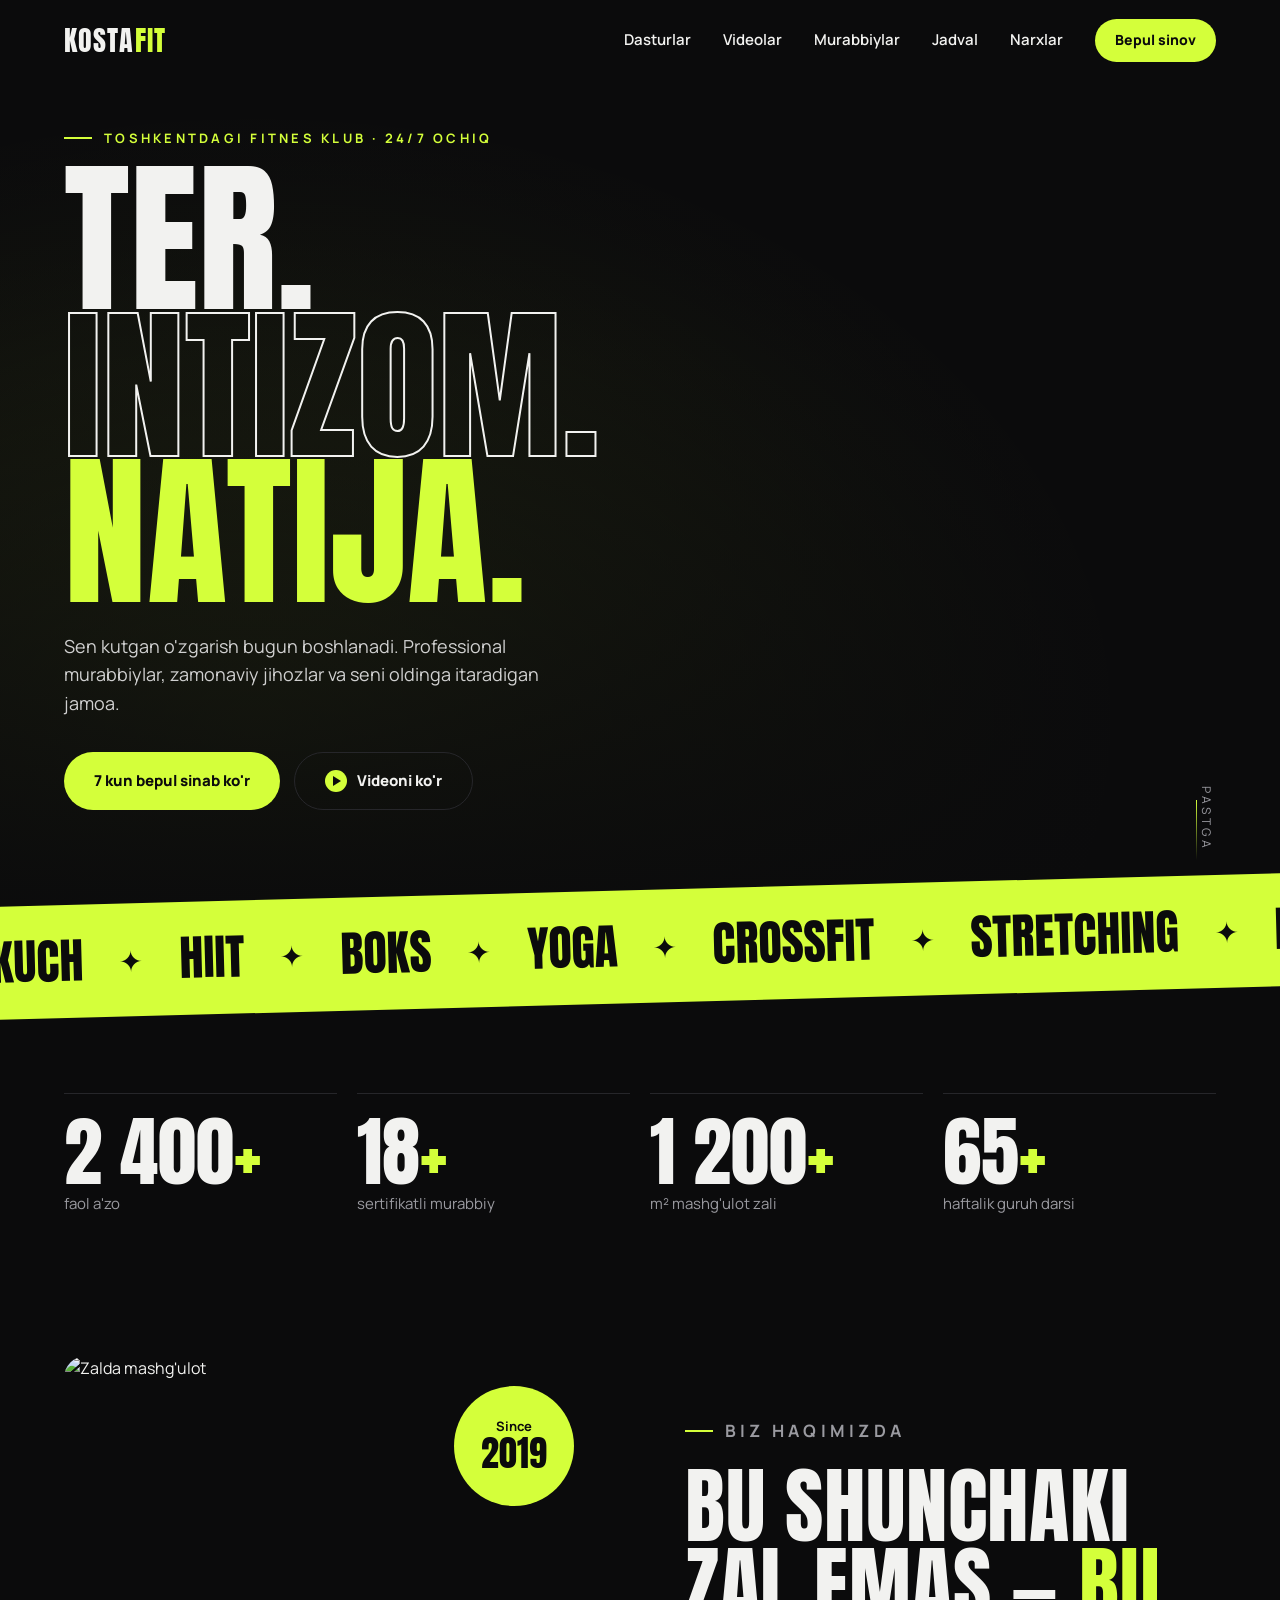
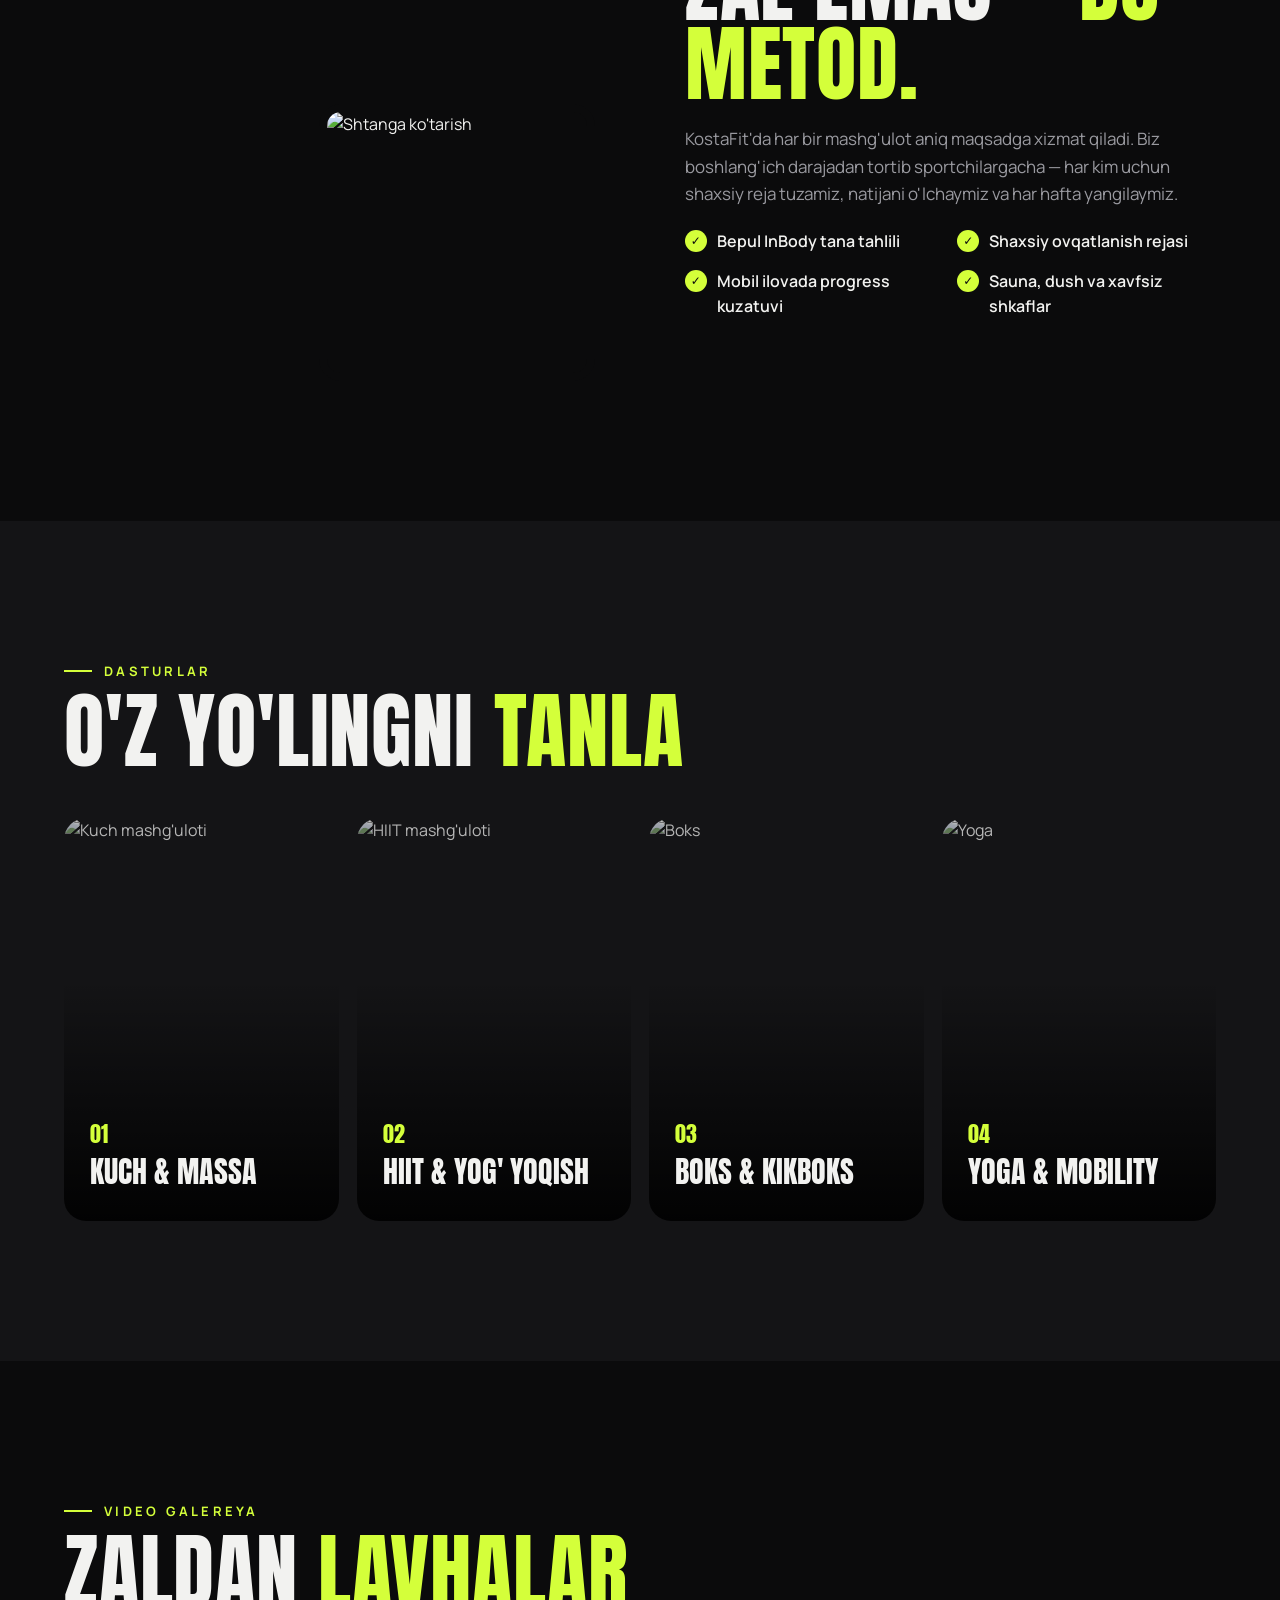
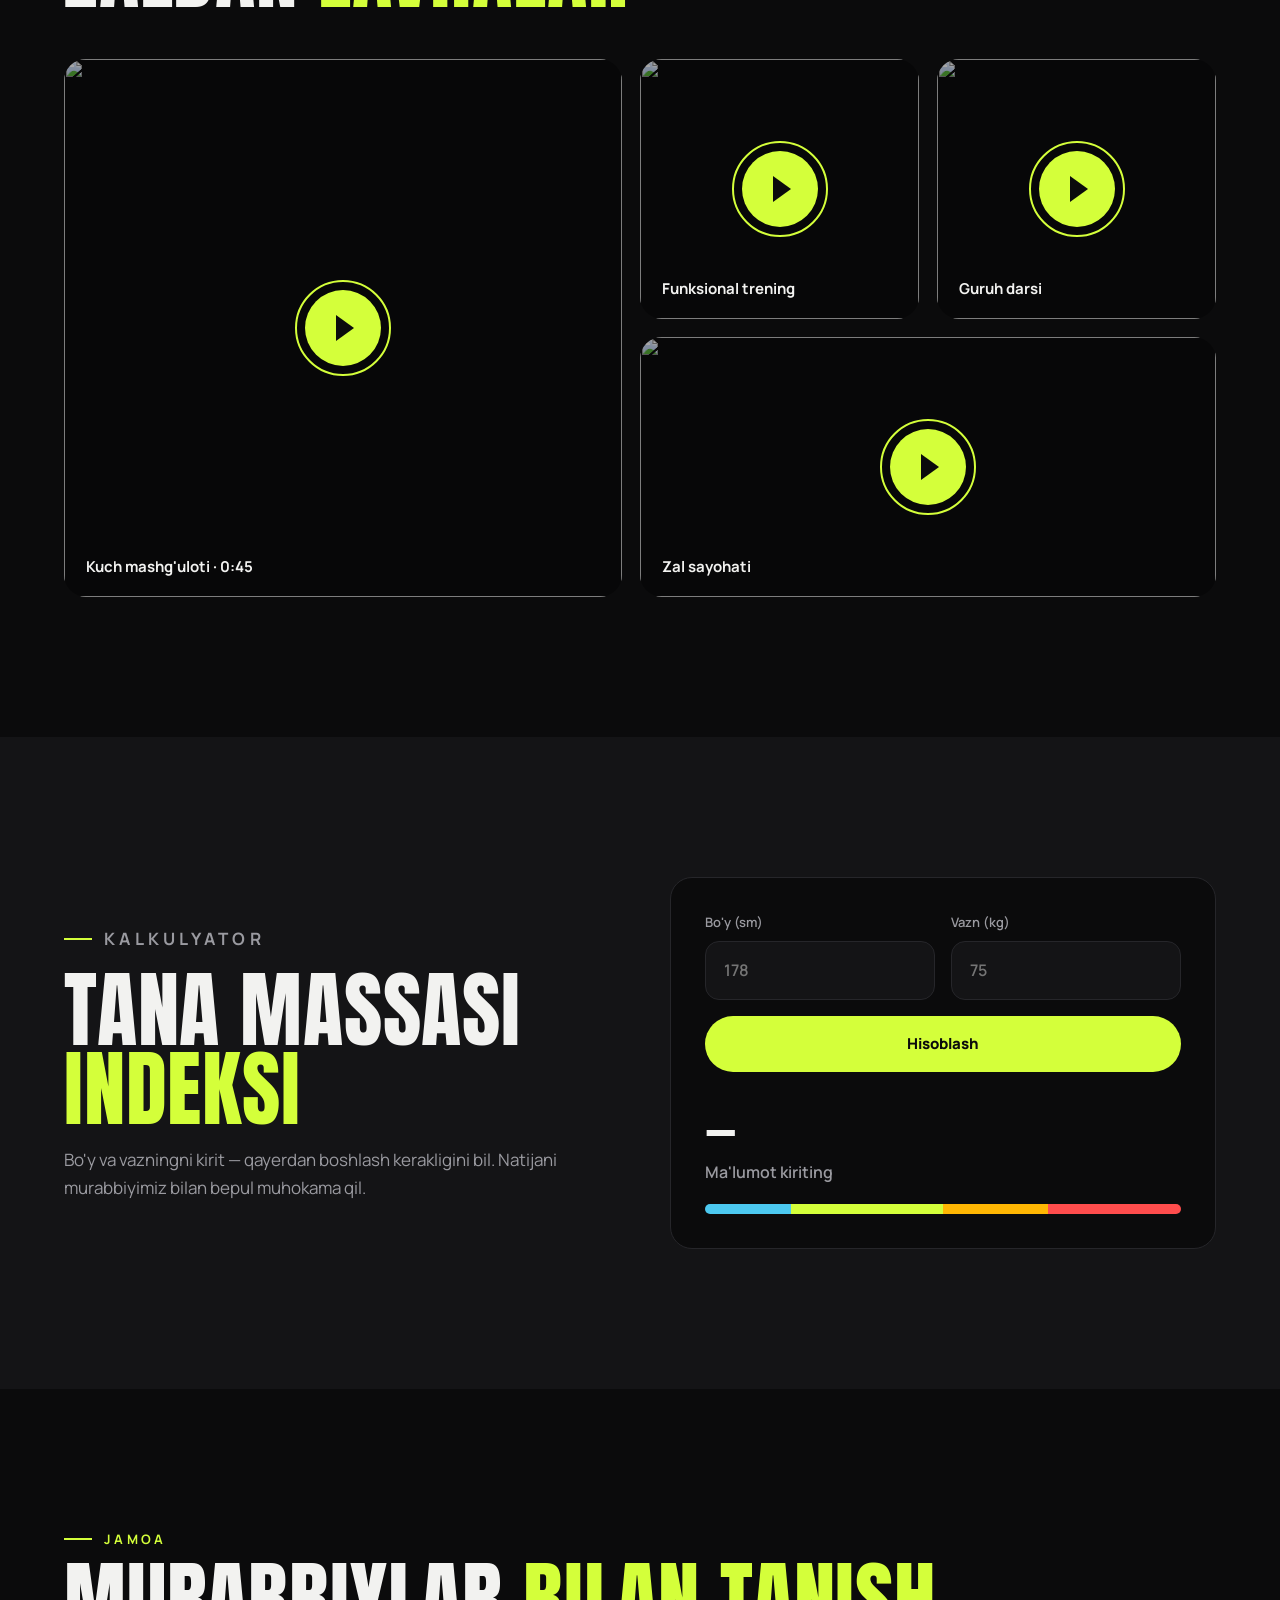
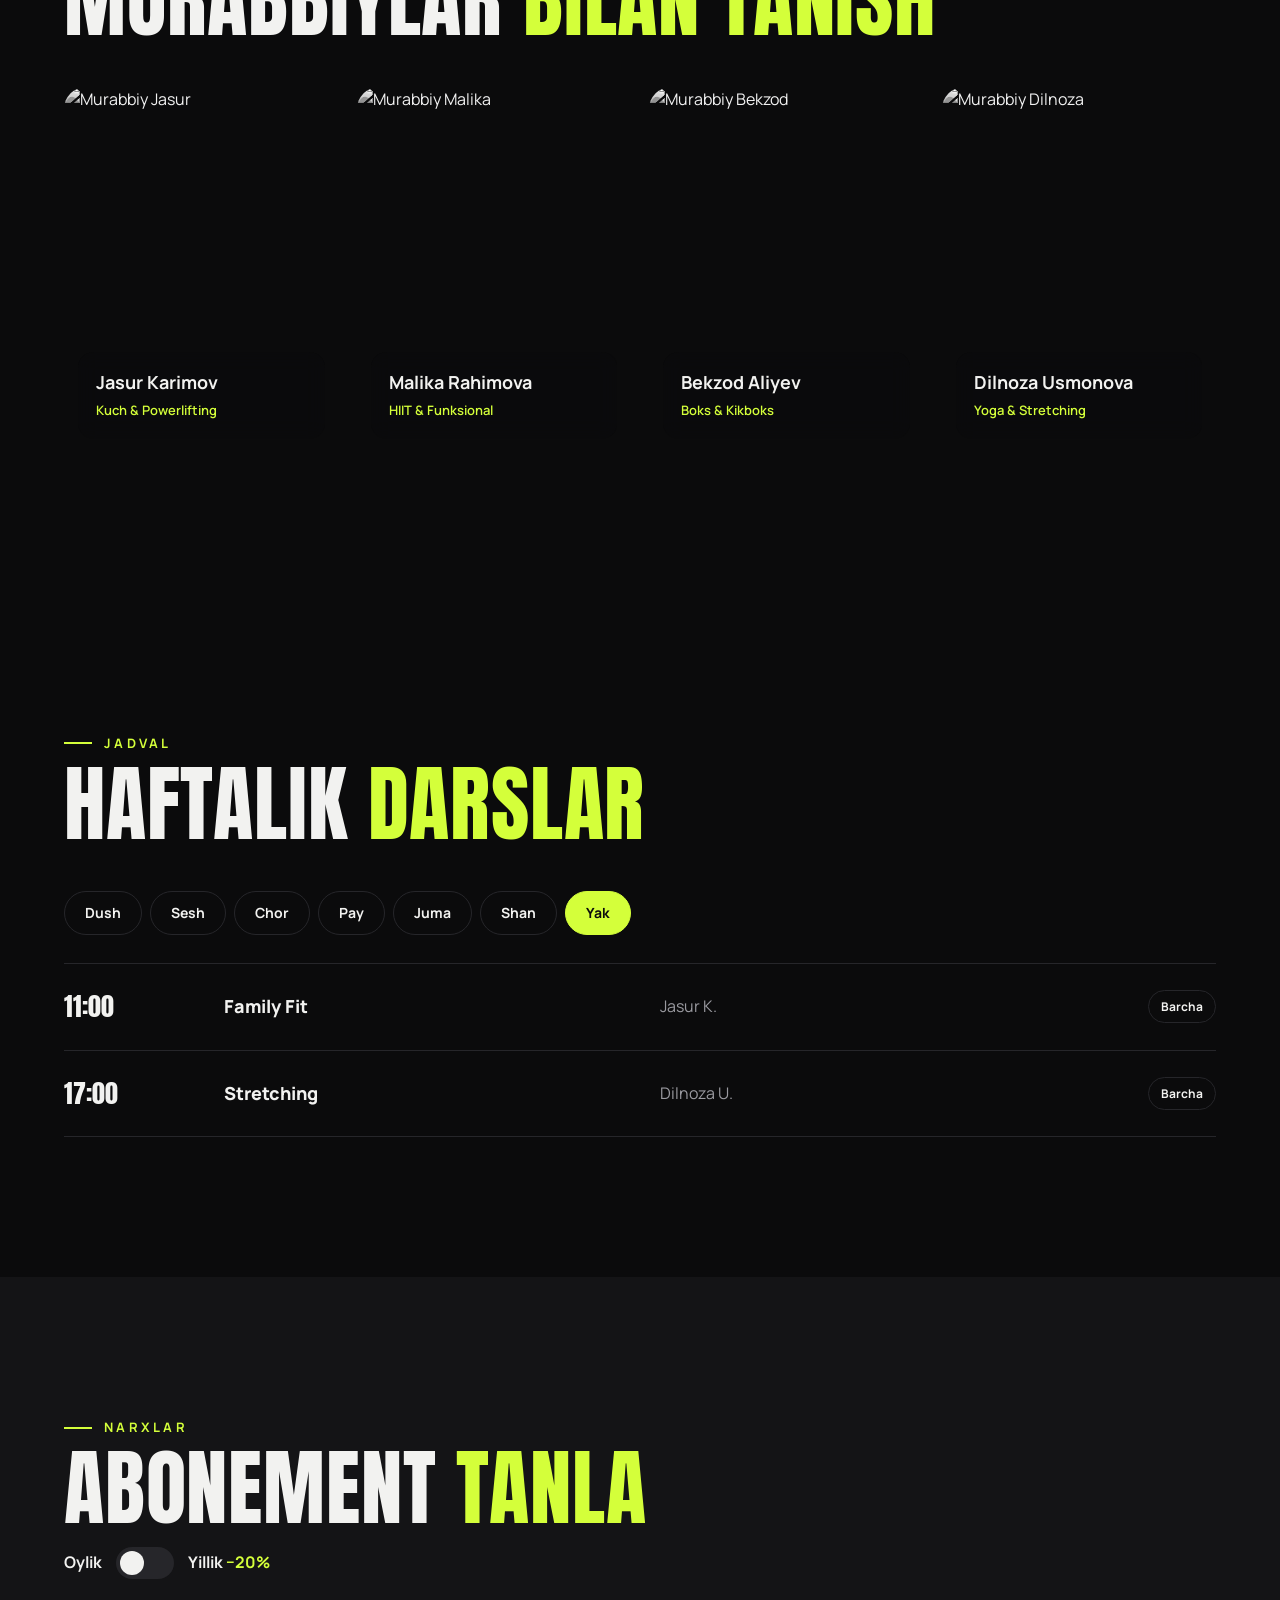
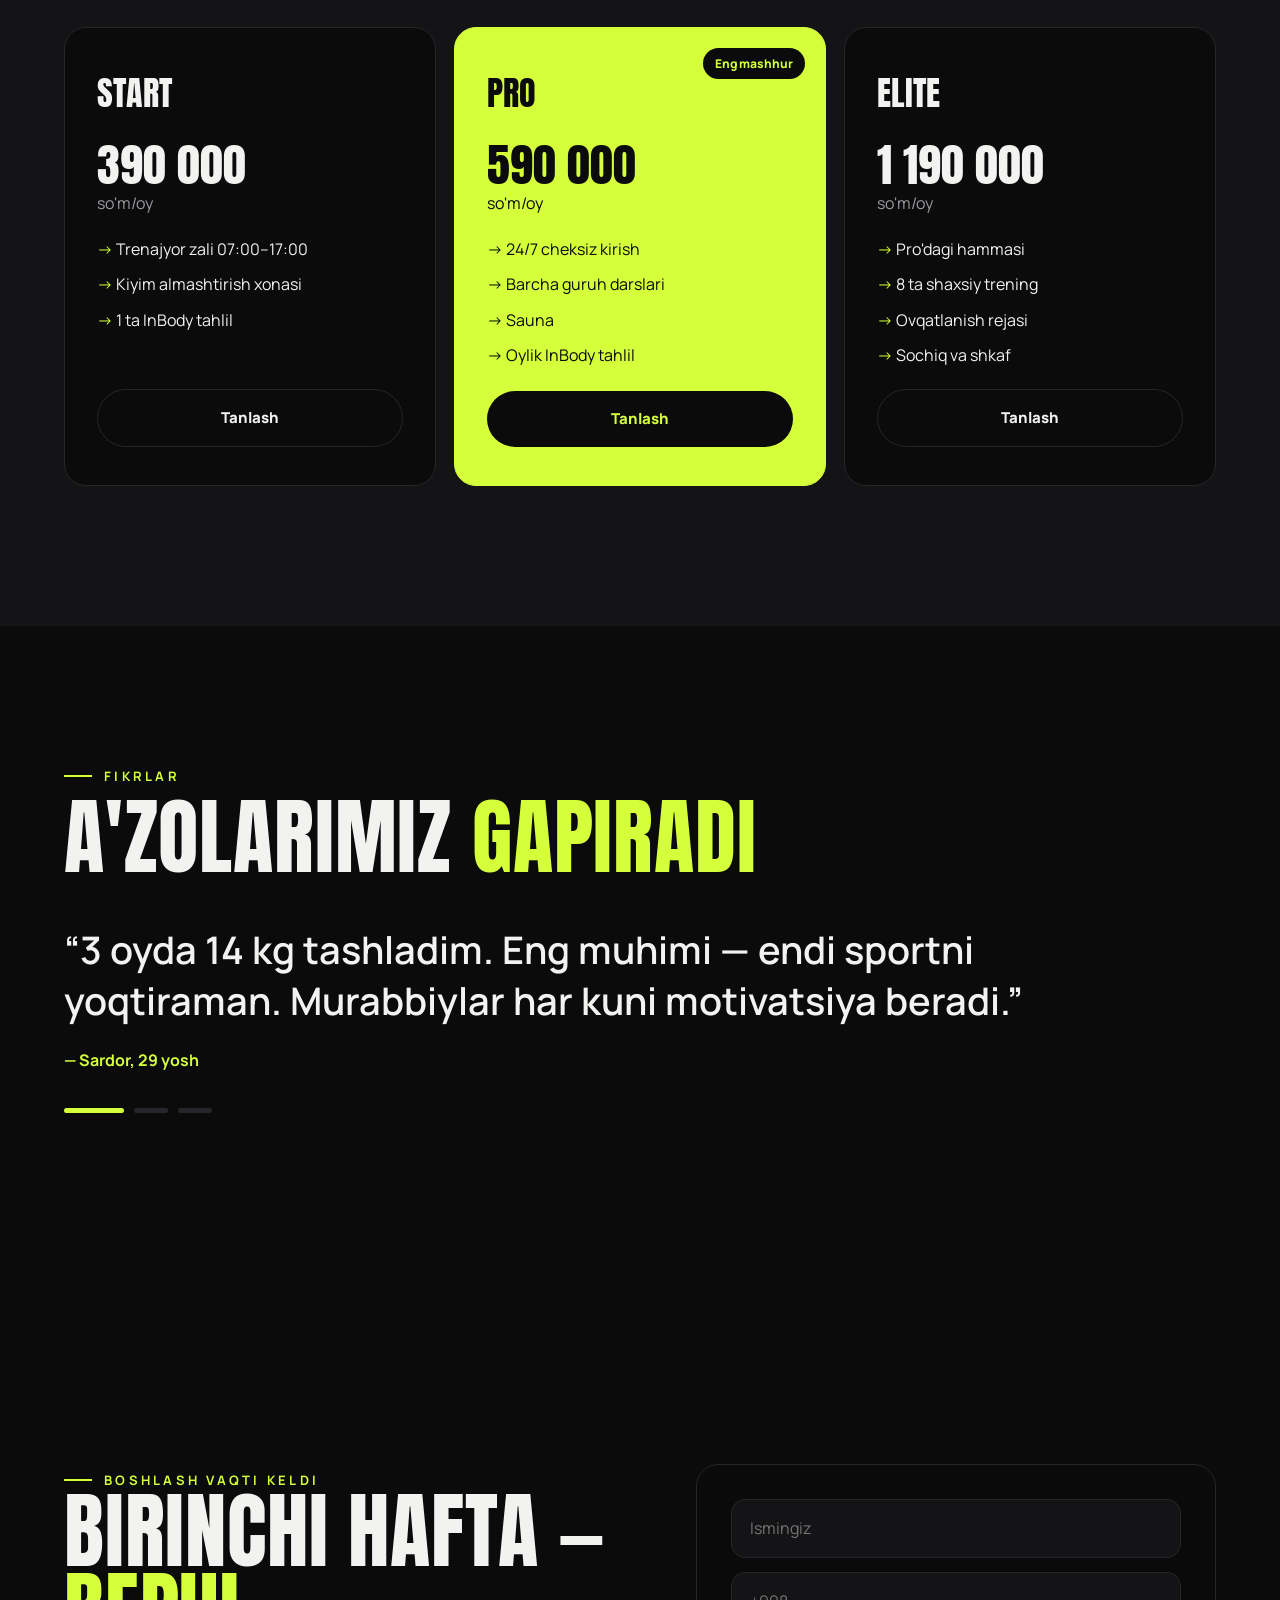
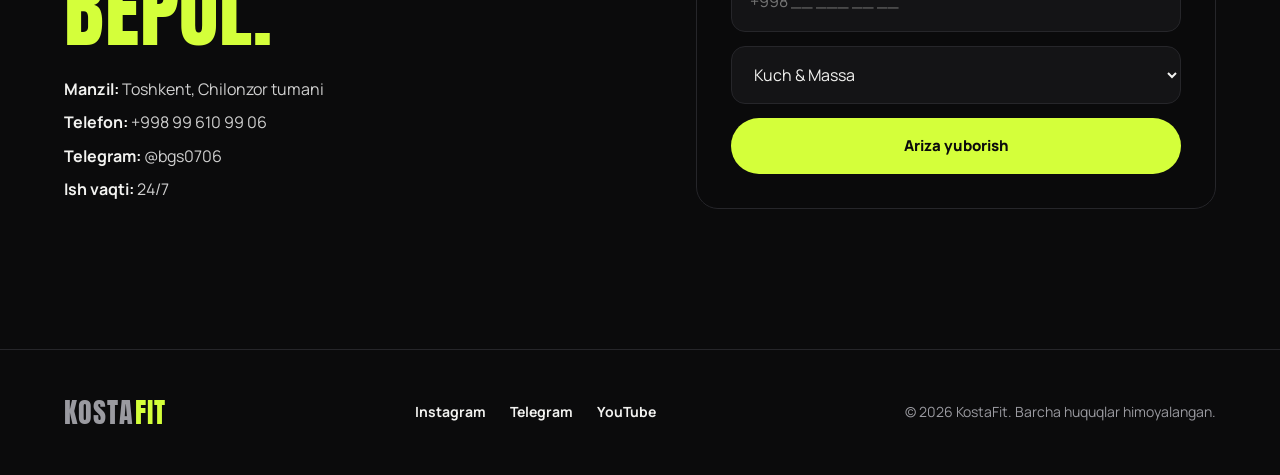
==== commit bf207949: "Use real phone number and Telegram contact Co-Authored-By: Claude Opus 5.5 <noreply@anthropic.com> C" ====
--- a/index.html
+++ b/index.html
@@ -32,7 +32,8 @@
     "description": "Toshkentdagi 24/7 ochiq fitnes klub: trenajyor zali, HIIT, boks, yoga va shaxsiy murabbiylar.",
     "url": "https://gaybu11a.github.io/kostafit-site/",
     "image": "https://images.unsplash.com/photo-1534438327276-14e5300c3a48?auto=format&fit=crop&w=1200&q=80",
-    "telephone": "+998900000000",
+    "telephone": "+998996109906",
+    "sameAs": ["https://t.me/bgs0706"],
     "priceRange": "390 000 – 1 190 000 so'm",
     "address": {
       "@type": "PostalAddress",
@@ -301,7 +302,8 @@
         <h2 class="title reveal">Birinchi hafta — <span class="accent">bepul.</span></h2>
         <ul class="contact__info reveal">
           <li><b>Manzil:</b> Toshkent, Chilonzor tumani</li>
-          <li><b>Telefon:</b> <a href="tel:+998900000000">+998 90 000 00 00</a></li>
+          <li><b>Telefon:</b> <a href="tel:+998996109906">+998 99 610 99 06</a></li>
+          <li><b>Telegram:</b> <a href="https://t.me/bgs0706" target="_blank" rel="noopener">@bgs0706</a></li>
           <li><b>Ish vaqti:</b> 24/7</li>
         </ul>
       </div>
@@ -322,7 +324,7 @@
     <a href="#top" class="logo">KOSTA<span>FIT</span></a>
     <div class="footer__social">
       <a href="#" aria-label="Instagram">Instagram</a>
-      <a href="#" aria-label="Telegram">Telegram</a>
+      <a href="https://t.me/bgs0706" target="_blank" rel="noopener" aria-label="Telegram">Telegram</a>
       <a href="#" aria-label="YouTube">YouTube</a>
     </div>
     <p>© <span id="year"></span> KostaFit. Barcha huquqlar himoyalangan.</p>
